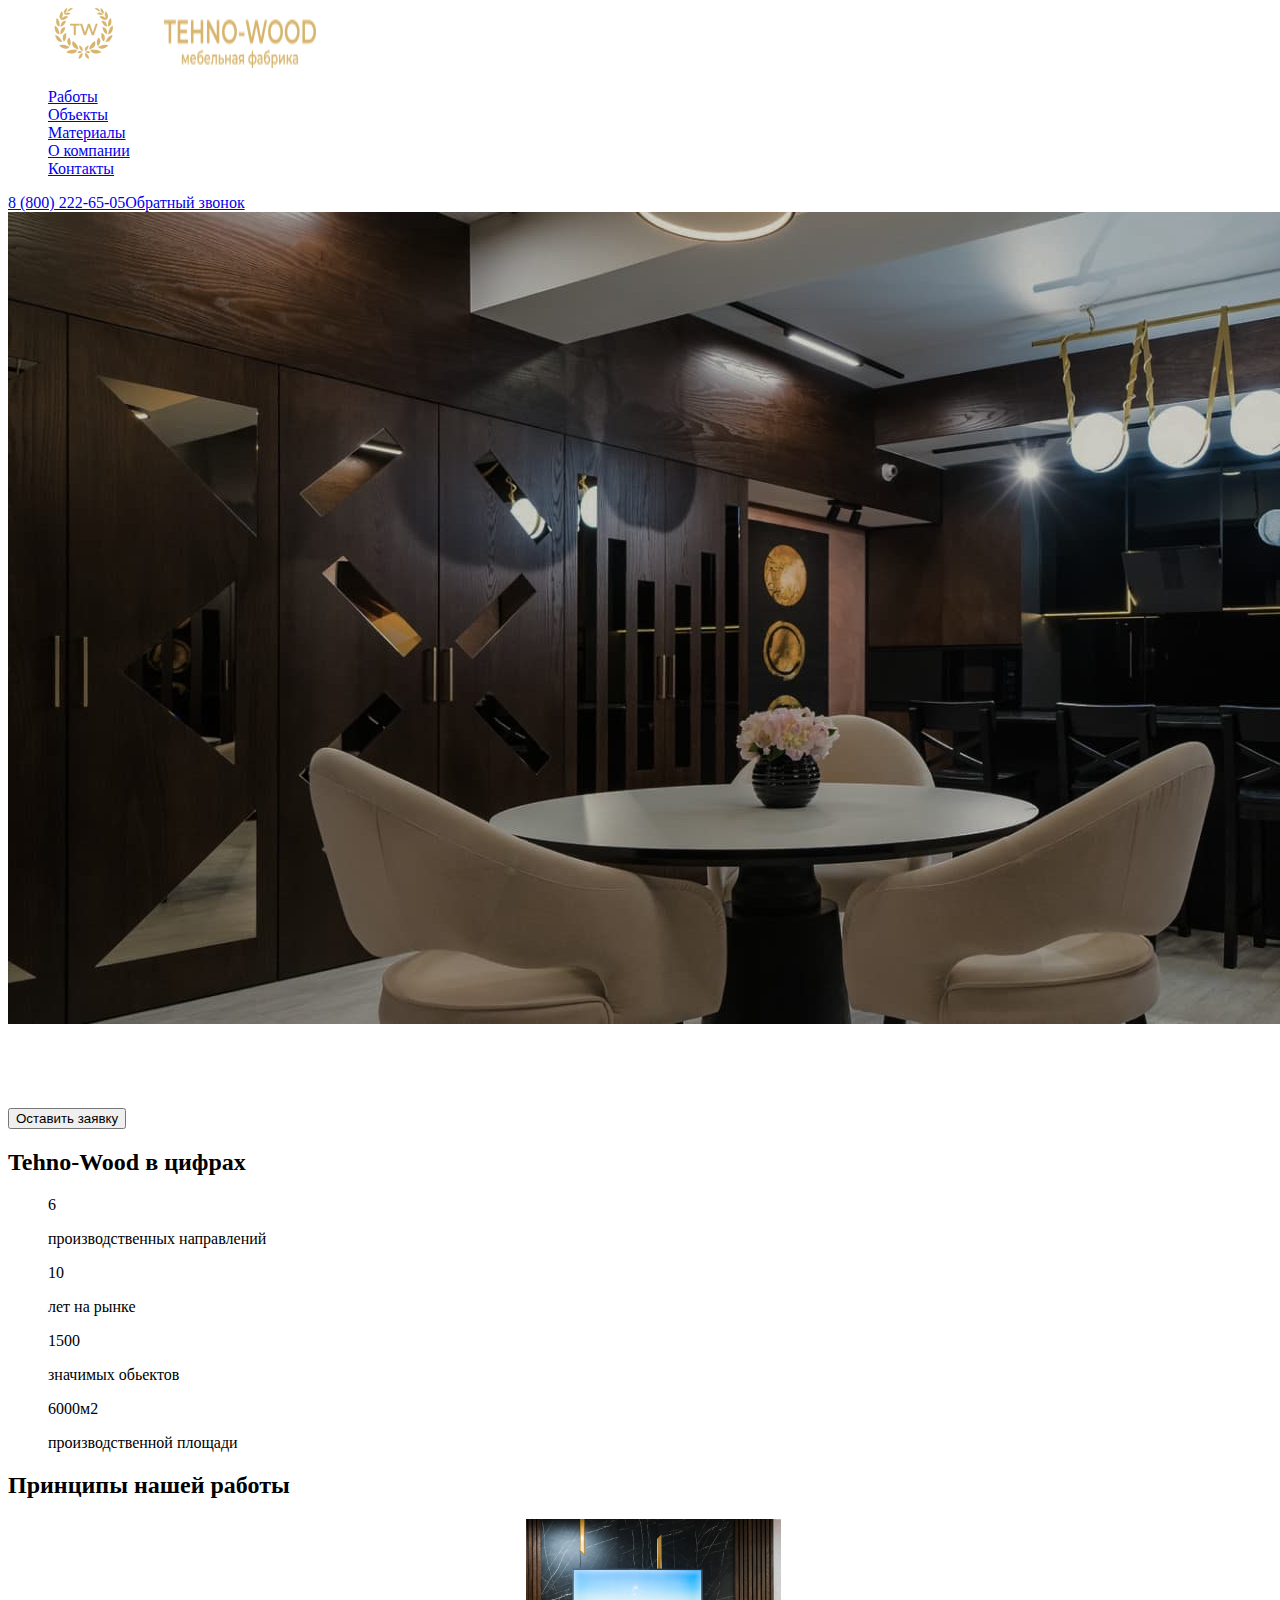
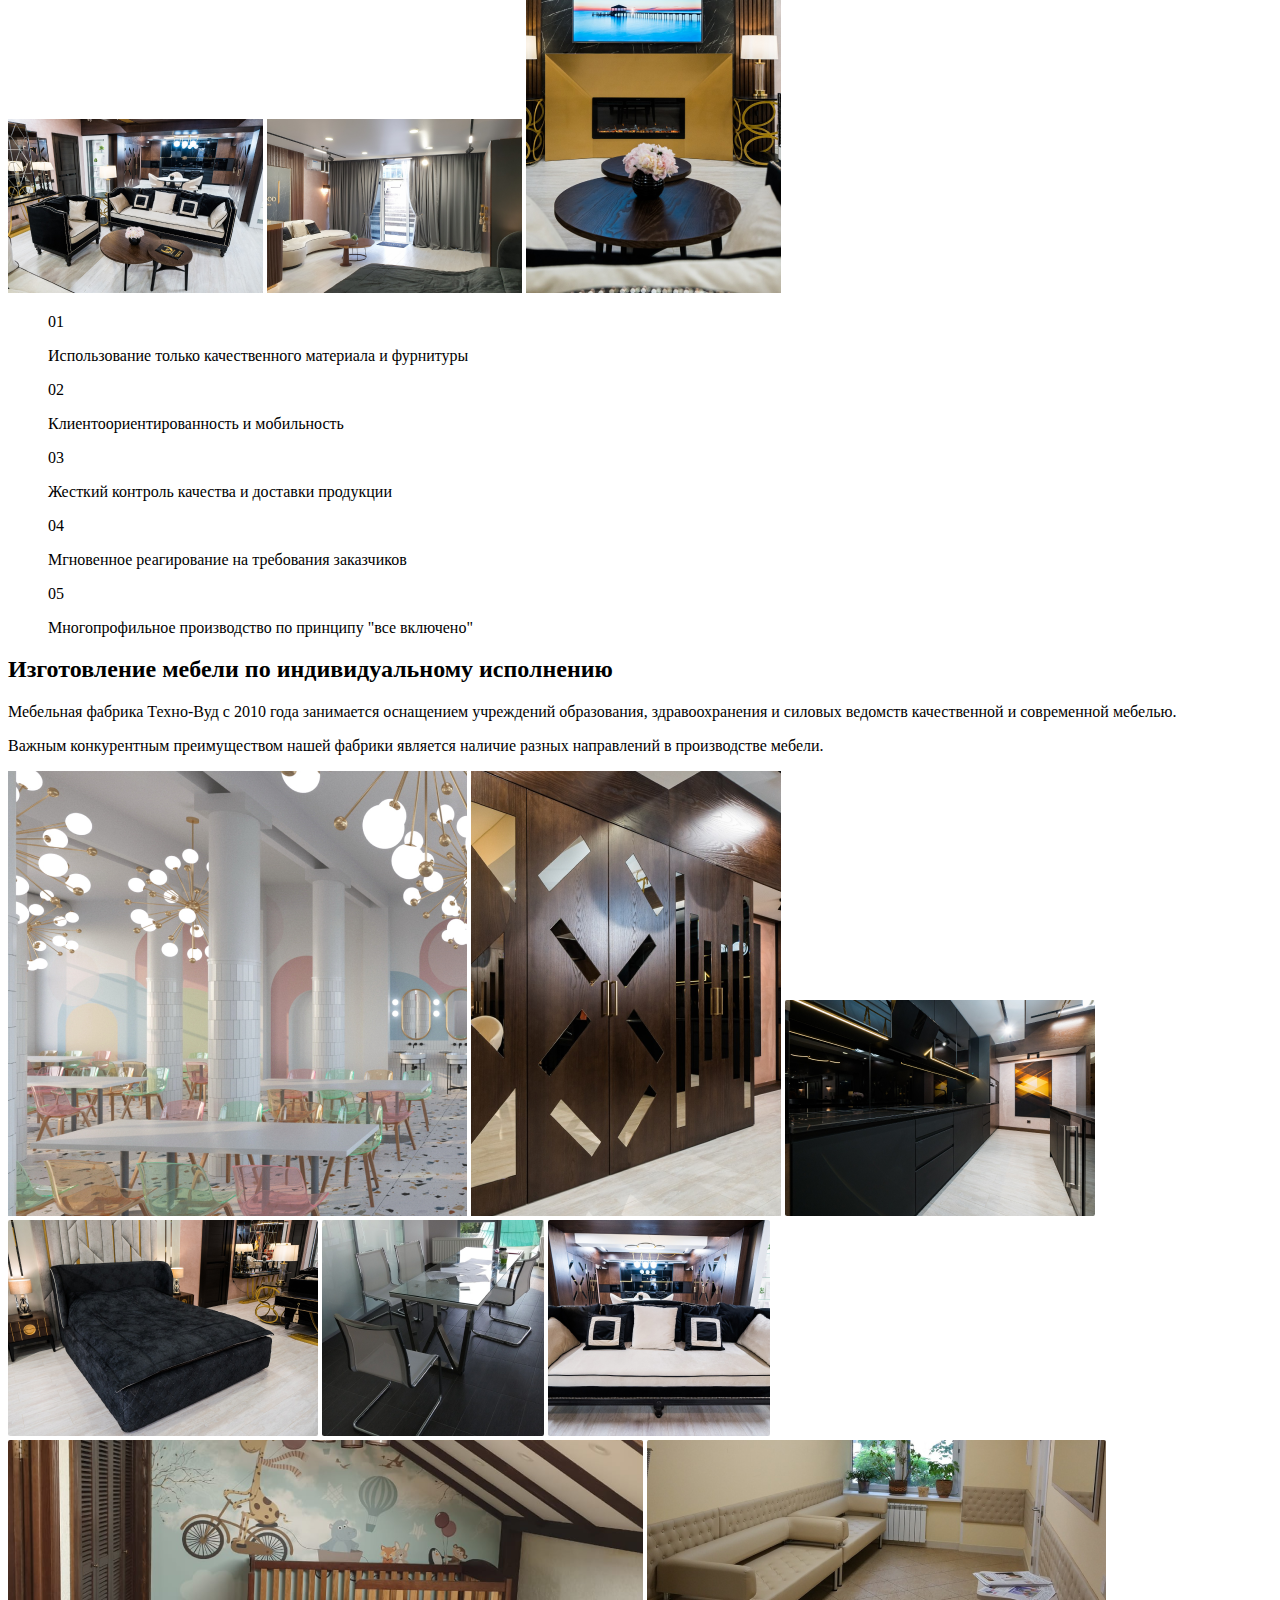
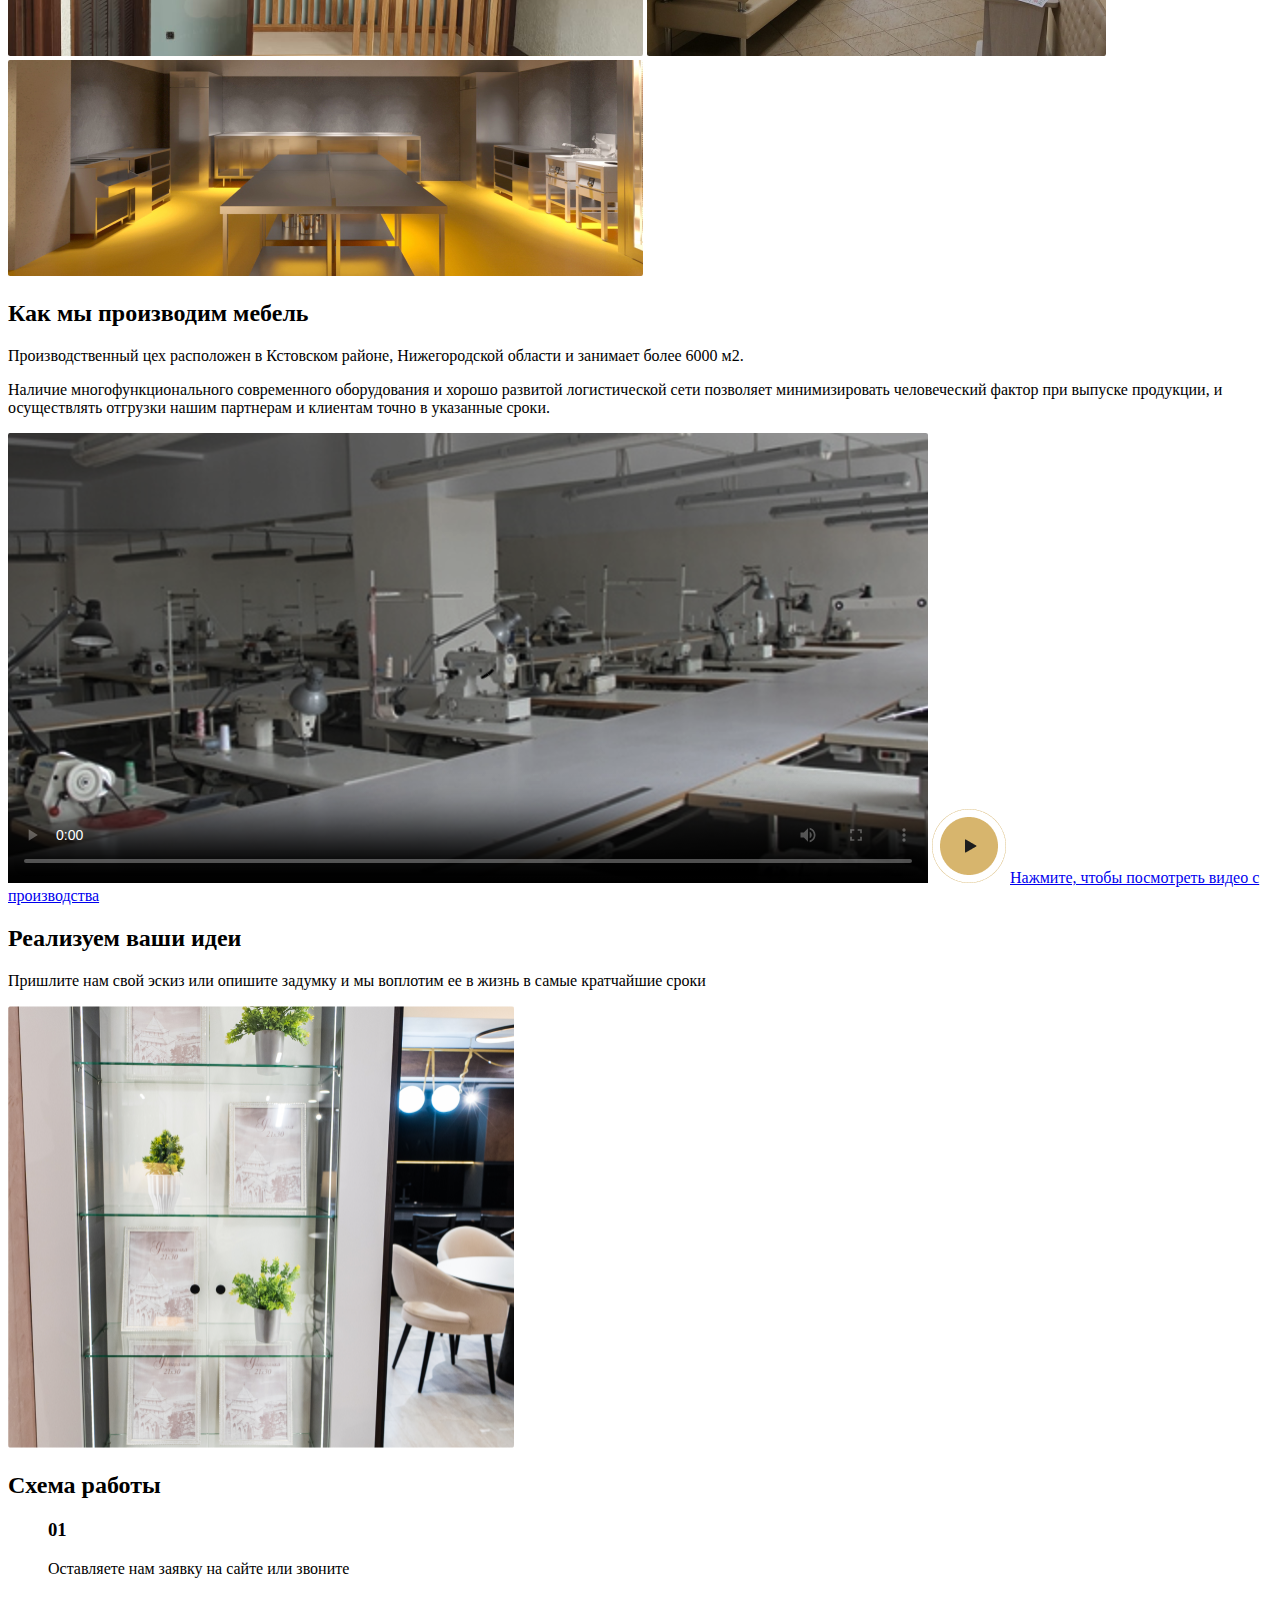
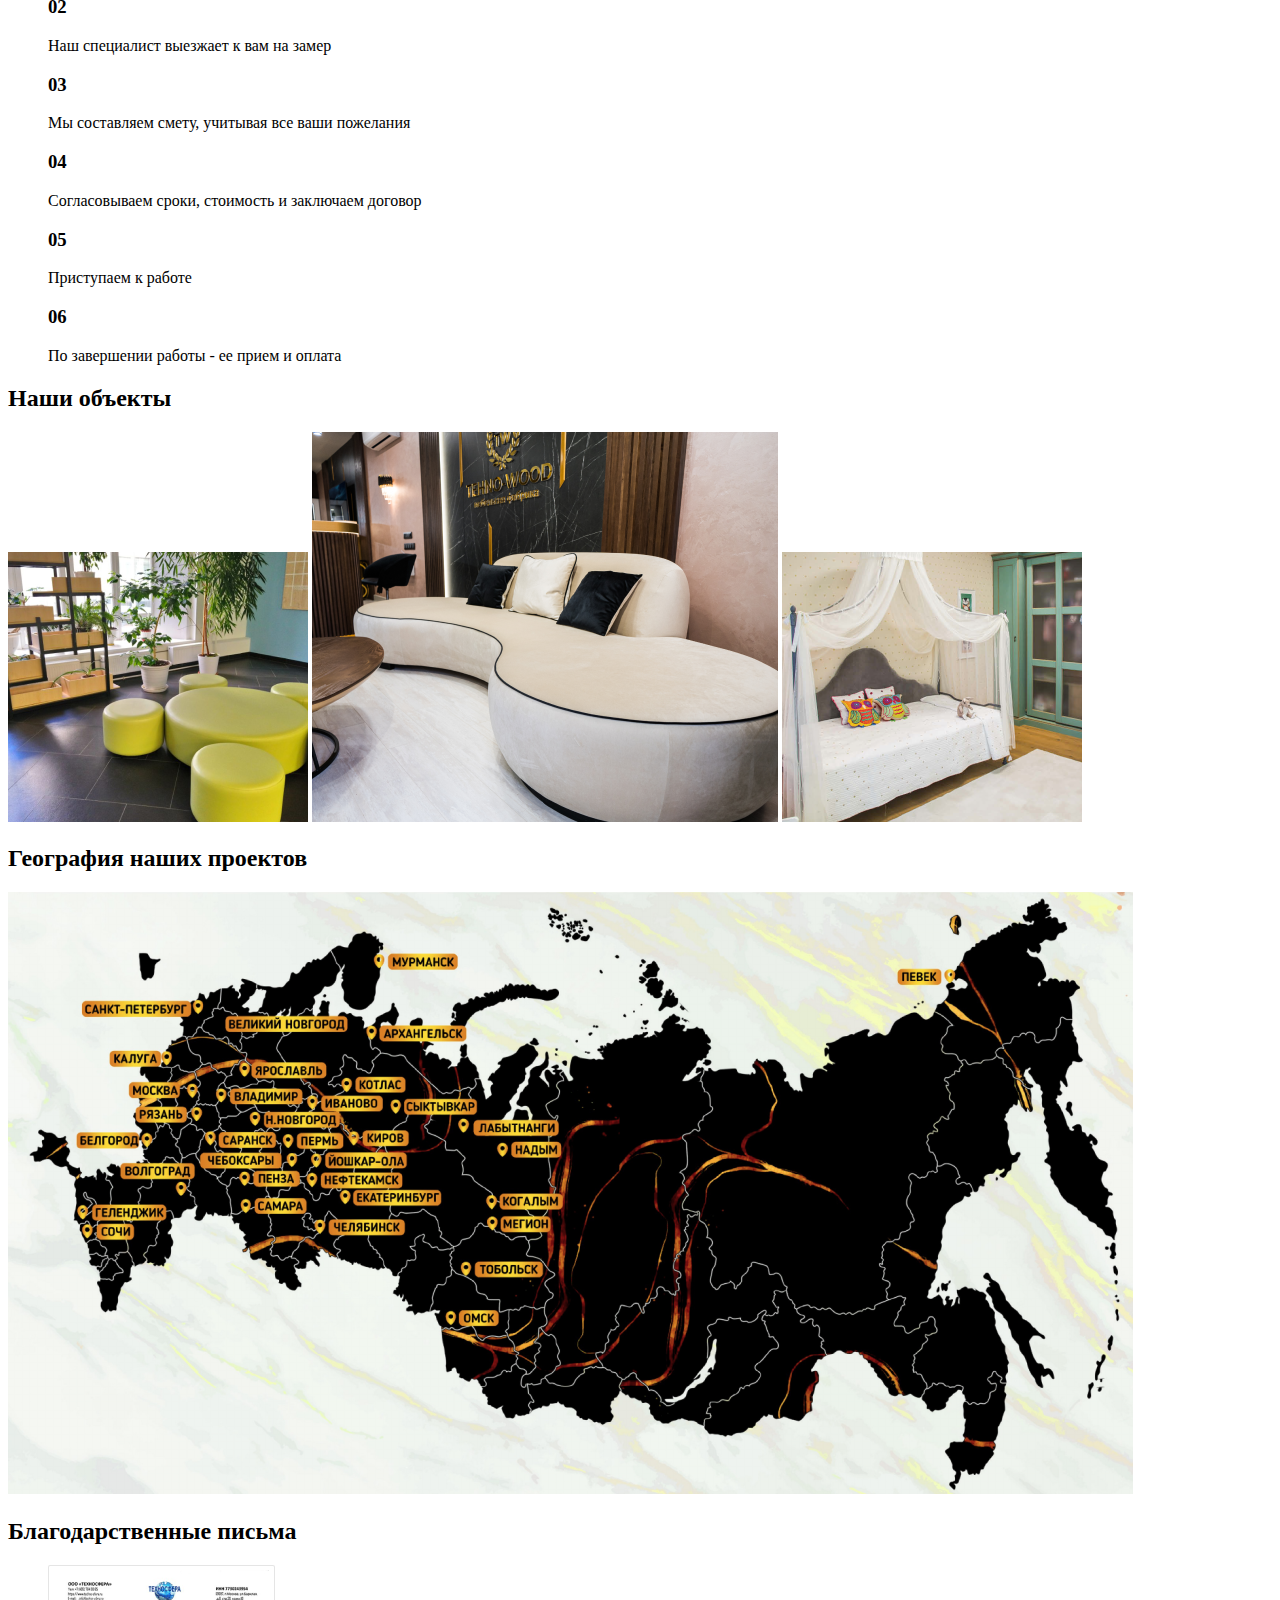
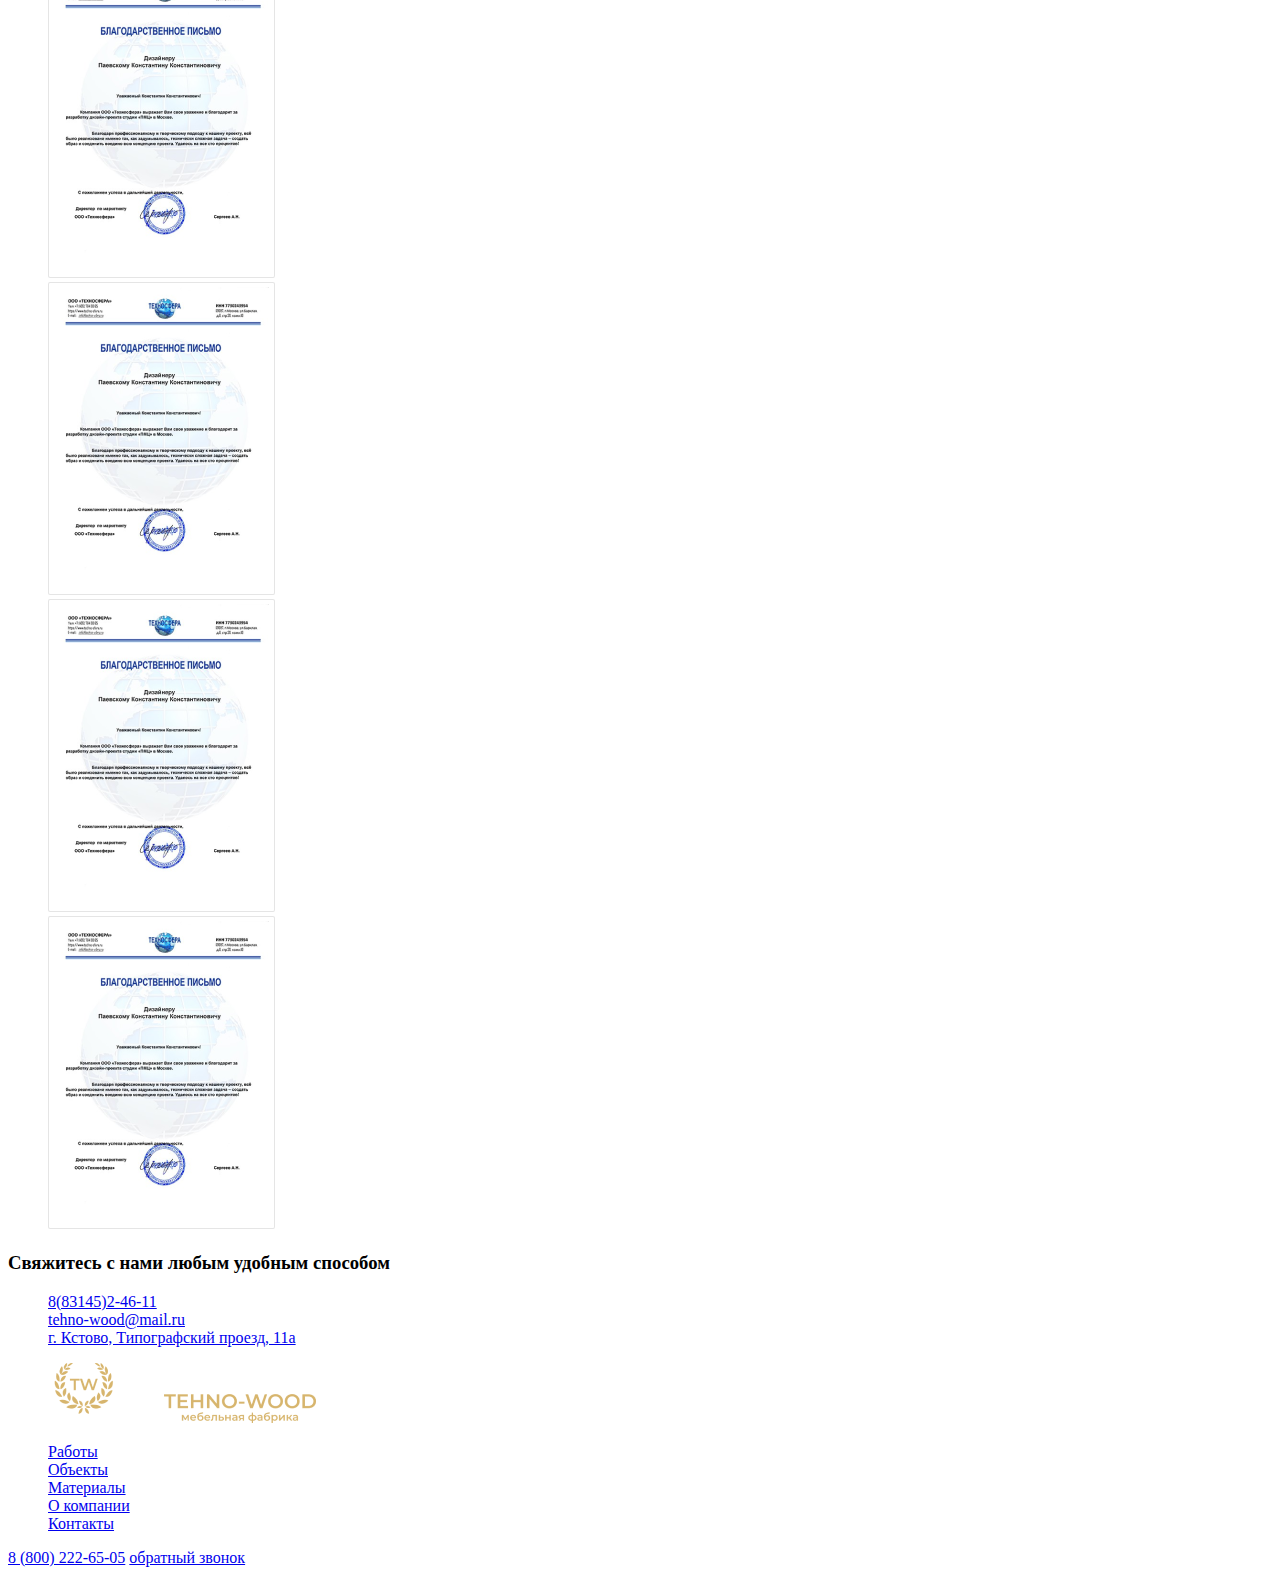
==== index.html @ 7ea8410d "Add files via upload" ====
<!DOCTYPE html>
<html lang="ru">
<head>
   <meta charset="UTF-8">
   <meta http-equiv="X-UA-Compatible" content="IE=edge">
   <meta name="viewport" content="width=device-width, initial-scale=1.0">
   <link rel="stylesheet" href="css/style.css">
	<link rel="preconnect" href="https://fonts.googleapis.com">
	<link rel="preconnect" href="https://fonts.gstatic.com" crossorigin>
	<link href="https://fonts.googleapis.com/css2?family=Bebas+Neue&display=swap" rel="stylesheet"> 
   <title>Tehno-wood</title>
</head>
<body>
	<header>
		<img src="img/1 (1).png" width="152" height="60" alt="Logo">
		<img src="img/1 (2).png" width="152" height="60" alt="Logo">
		<nav>

			  <ul>
				   <li><a href="./work.html">Работы</a></li>
				   <li><a href="./work-gos.html">Объекты</a></li>
				   <li><a href="#">Материалы</a></li>
				   <li><a href="#">О компании</a></li>
				   <li><a href="#">Контакты</a></li>
			   </ul>
		</nav>
		<a href="tel:88002226505"><span>8 (800) 222-65-05</span><span>Обратный звонок</span></a>		
    </header>
	<main>
		<sector>
			<img src="img/фото.jpg" width="1920" height="812" alt="Picter">
			<h1 class="title">Мебель индивидуального исполнения</h1>
			<button type="button">Оставить заявку</button>
		</sector>
		<sector>
			<h2>Tehno-Wood в цифрах</h2>
			<ul>
				<li>
					<p>6</p>
					<p>производственных направлений</p></li>
				<li>
					<p>10</p>
					<p>лет на рынке</p></li>
				<li>
					<p>1500</p>
					<p>значимых обьектов</p></li>
				<li>
					<p>6000м2</p>
					<p>производственной площади</p></li>
			</ul>
		</sector>
		<sector>
			<h2>Принципы нашей работы</h2>
			<img src="img/DSC09733 1.png" width="255" height="174" alt="Picter">
			<img src="img/20210609_121402 1.png" width="255" height="174" alt="Picter">
			<img src="img/DSC09769 1.png" width="255" height="374" alt="Picter">
			<ul>
				<li><p>01</p><p>Использование только качественного материала и фурнитуры</p></li>
				<li><p>02</p><p>Клиентоориентированность и мобильность</p></li>
				<li><p>03</p><p>Жесткий контроль качества и доставки продукции</p></li>
				<li><p>04</p><p>Мгновенное реагирование на требования заказчиков</p></li>
				<li><p>05</p><p>Многопрофильное производство по принципу "все включено"</p></li>
			</ul>
		</sector>
		<sector>
			<h2>Изготовление мебели по индивидуальному исполнению</h2>
			<p>Мебельная фабрика Техно-Вуд с 2010 года занимается оснащением учреждений 
			образования, здравоохранения и силовых ведомств качественной и современной 
			мебелью.</p>

			<p>Важным конкурентным преимуществом нашей фабрики является наличие разных 
			направлений в производстве мебели.</p>
			<img src="img/10 1.png" width="459" height="445" alt="Picter">
			<img src="img/DSC09675 1.png" width="310" height="445" alt="Picter">
			<img src="img/фото(1).png" width="310" height="216" alt="Picter">
			<img src="img/фото(2).png" width="310" height="216" alt="Picter">
			<img src="img/фото(3).png" width="222" height="216" alt="Picter">
			<img src="img/фото(4).png" width="222" height="216" alt="Picter">
			<img src="img/фото(5).png" width="635" height="216" alt="Picter">
			<img src="img/фото(6).png" width="459" height="216" alt="Picter">
			<img src="img/фото(7).png" width="635" height="216" alt="Picter">
		</sector>
		<sector>
			<h2>Как мы производим мебель</h2>
			<p>Производственный цех расположен в Кстовском районе, Нижегородской области и занимает более 6000 м2.</p>
			

			<p>Наличие многофункционального современного оборудования и хорошо развитой 
			логистической сети позволяет минимизировать человеческий фактор при выпуске 
			продукции, и осуществлять отгрузки нашим партнерам и клиентам точно в 
			указанные сроки.</p>
			<video
					src="#"
					poster="./img/poster.png"
					width="920"
					height="450"
					controls
				    autoplay
					loop
					preload="auto"
				></video>
			<a href="#"><img src="img/кнопка.png" width="74" height="74" alt="Picter"></a>
			<a href="#">Нажмите, чтобы посмотреть видео с производства</a>
		</sector>
		<sector>
			<h2>Реализуем ваши идеи</h2>
			<p>Пришлите нам свой эскиз или опишите
			задумку и мы воплотим ее в жизнь 
			в самые кратчайшие сроки</p>
			<img src="img/foto-10.png" width="505.77" height="442.12" alt="Picter">
		</sector>
		<sector>
			<h2>Схема работы</h2>
			<ul>
				<li>				
					<h3>01</h3>
					<p>Оставляете нам заявку на сайте или звоните</p>
				</li>
				<li>					
					<h3>02</h3>
					<p>Наш специалист выезжает к вам на замер</p>
				</li>
				<li>					
					<h3>03</h3>
					<p>Мы составляем смету, учитывая все ваши пожелания</p>
				</li>
				<li>					
					<h3>04</h3>
					<p>Согласовываем сроки, стоимость и заключаем договор</p>
				</li>
				<li>					
					<h3>05</h3>
					<p>Приступаем к работе</p>
				</li>
				<li>					
					<h3>06</h3>
					<p>По завершении работы - ее прием и оплата</p>
				</li>
			</ul>
		</sector>
		<sector>
			<h2>Наши объекты</h2>
			<img src="img/Foto-15.png" width="300" height="270" alt="Picter">
			<img src="img/DSC09905 1.png" width="466" height="390" alt="Picter">
			<img src="img/SHulik734_cr 1.png" width="300" height="270" alt="Picter">
		</sector>
<!--		<sector>
			<h2>С нами работают</h2>
			<ul>
				<li><img src="img/Электросталь 1.png" width="130" height="104" alt="Logo"></li>
				<li><img src="img/Школа-186-300x300 1.png" width="106" height="105" alt="Logo"></li>
				<li><img src="img/Центр-подготовки-космонавтов-г 1.png" width="107" height="104" alt="Logo"></li>
				<li><img src="img/Центр-занятости-молодёжи-300x93 1.png" width="170" height="53" alt="Logo"></li>
				<li><img src="img/Федеральная-служба-государственной-регистрации-кадастра-и-картографии 1.png" width="173" height="72" alt="Logo"></li>
			</ul>
			<ul>
				<li><img src="img/Центр-занятости-Моя-карьера-300x51 1.png" width="300" height="51" alt="Logo"></li>
				<li><img src="img/Федеральная-антимонопольная-служба-292x300 1.png" width="100" height="103" alt="Logo"></li>
				<li><img src="img/ФГУ-«Северный-клинический-центр-им.-Н.А 1.png" width="95" height="121" alt="Logo"></li>
				<li><img src="img/ФГБУ-«Национальный-медицинский-исследовательский-центр-трансплантологии-и-искусственных-органов-имени-академика-В 1.png" width="92" height="90" alt="Logo"></li>
			</ul>
		</sector>-->
		<sector>
			<h2>География наших проектов</h2>
			<img src="img/htmlimage 1.png" width="1125" height="602" alt="image">
		</sector>
		<sector>
			<h2>Благодарственные письма</h2>
			<ul>
				<li><img src="img/1-1.png" width="227" height="313" alt="Picter leter"></li>
				<li><img src="img/2-2.png" width="227" height="313" alt="Picter leter"></li>
				<li><img src="img/3-3.png" width="227" height="313" alt="Picter leter"></li>
				<li><img src="img/4-4.png" width="227" height="313" alt="Picter leter"></li>
			</ul>
		</sector>
	
	
		<sector>
			<h3>Свяжитесь с нами любым удобным способом</h3>
		<ul>
			<li><a href="tel:88314524611">8(83145)2-46-11</a></li>
			<li><a href="mail:tehno-wood@mail.ru">tehno-wood@mail.ru</a></li>
			<li><a href="#">г. Кстово, Типографский проезд, 11а</a></li>
		</ul>
		</sector>
<!--
	<sector>
		<img src="img/карта.png" width="975" height="450" alt="map">
	</sector>
-->
	</main>
	<footer>
		<img src="img/1 (1).png" width="152" height="60" alt="Logo">
		<img src="img/1 (2).png" width="152" height="36" alt="Logo">
		<ul>
			<li><a href="./work.html">Работы</a></li>
			<li><a href="./work-gos.html">Объекты</a></li>
			<li><a href="#">Материалы</a></li>
			<li><a href="#">О компании</a></li>
			<li><a href="#">Контакты</a></li>
		</ul>
			<a href="tel:88002226505">8 (800) 222-65-05</a>
			<a href="tel:88002226505">обратный звонок</a>
	</footer>
	
</body>
</html>
---- css/style.css ----
@charset "utf-8";
/* CSS Document */

:root {
	--text-color: #1D1D1D;
	--text-color-title: #FFFFFF;
	--background-color: #1D1D1D;
	--background-color-two: #F4F3F4;
}

.body {
	font-family: 'Bebos Neue';
	color: var(--text-color);
	
}

ul {
	list-style-type: none;
}

.title {
	color: var(--text-color-title);
}

.work {
	
}
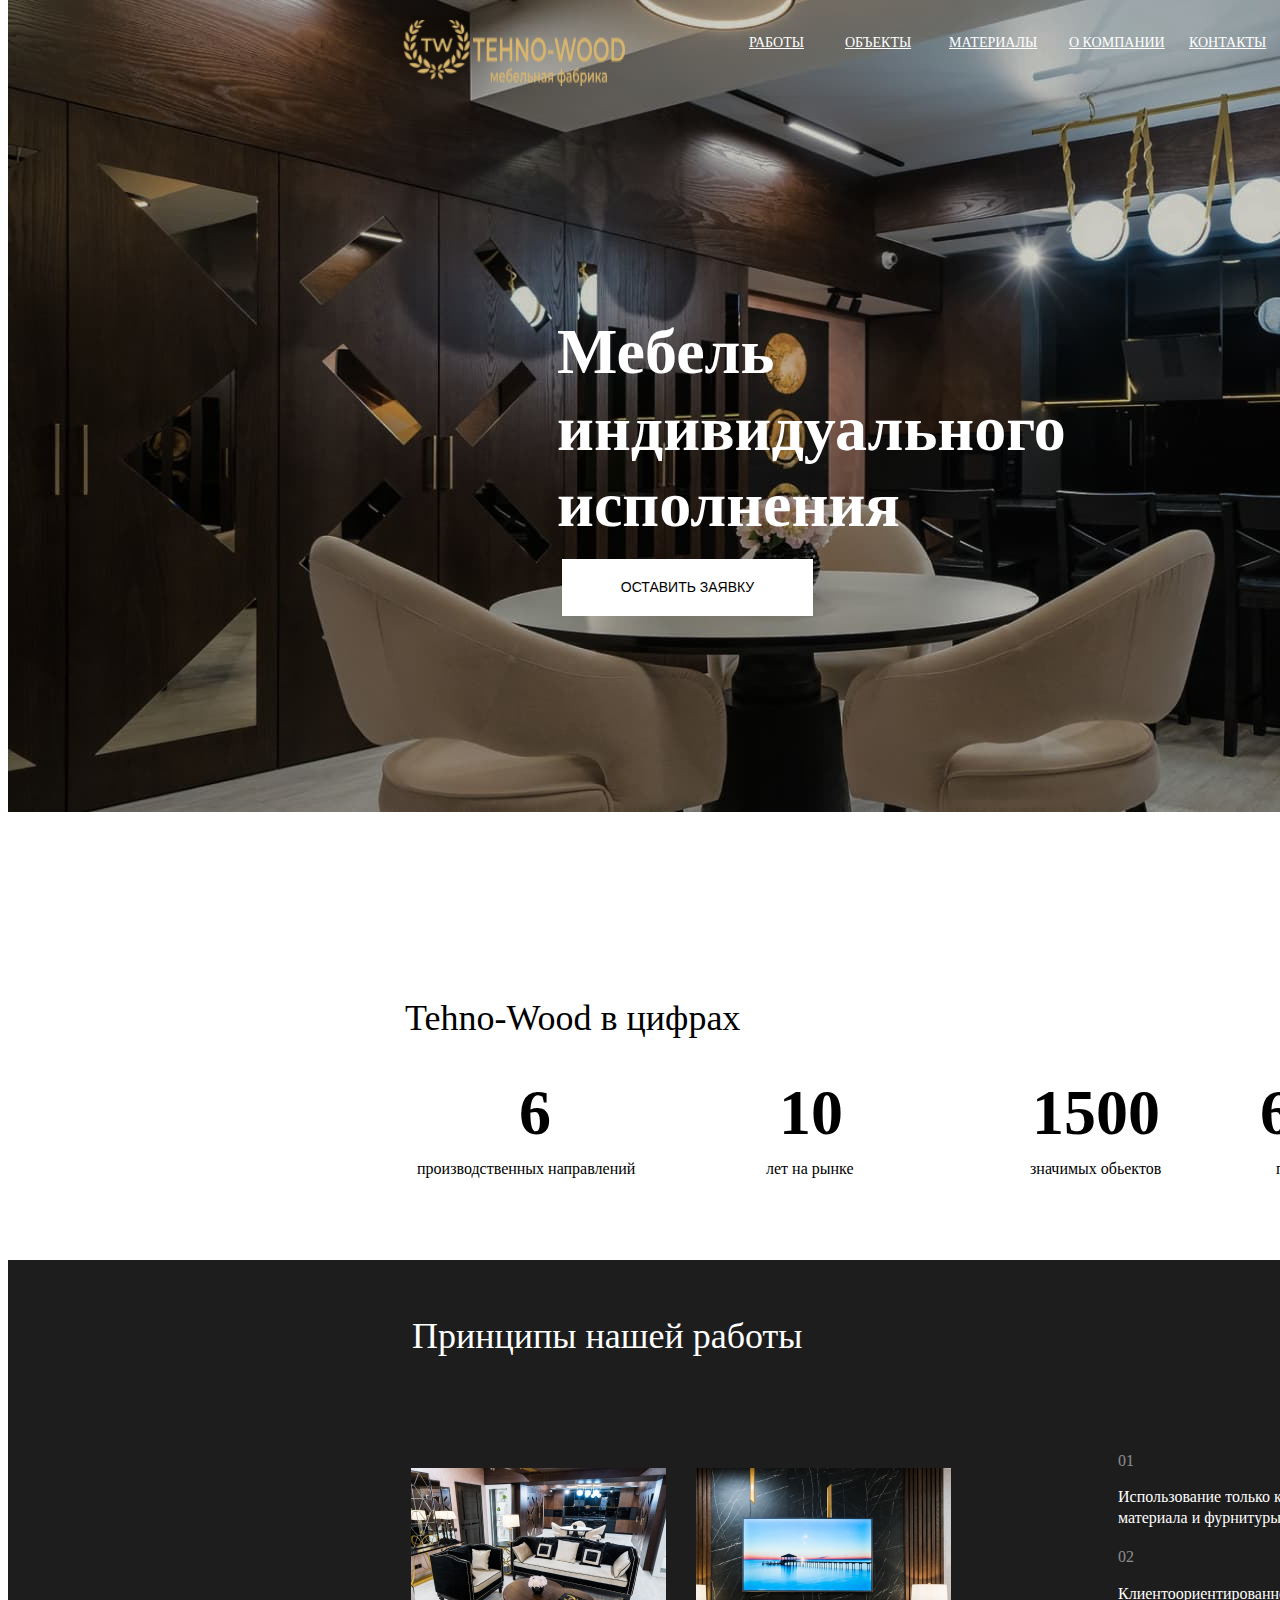
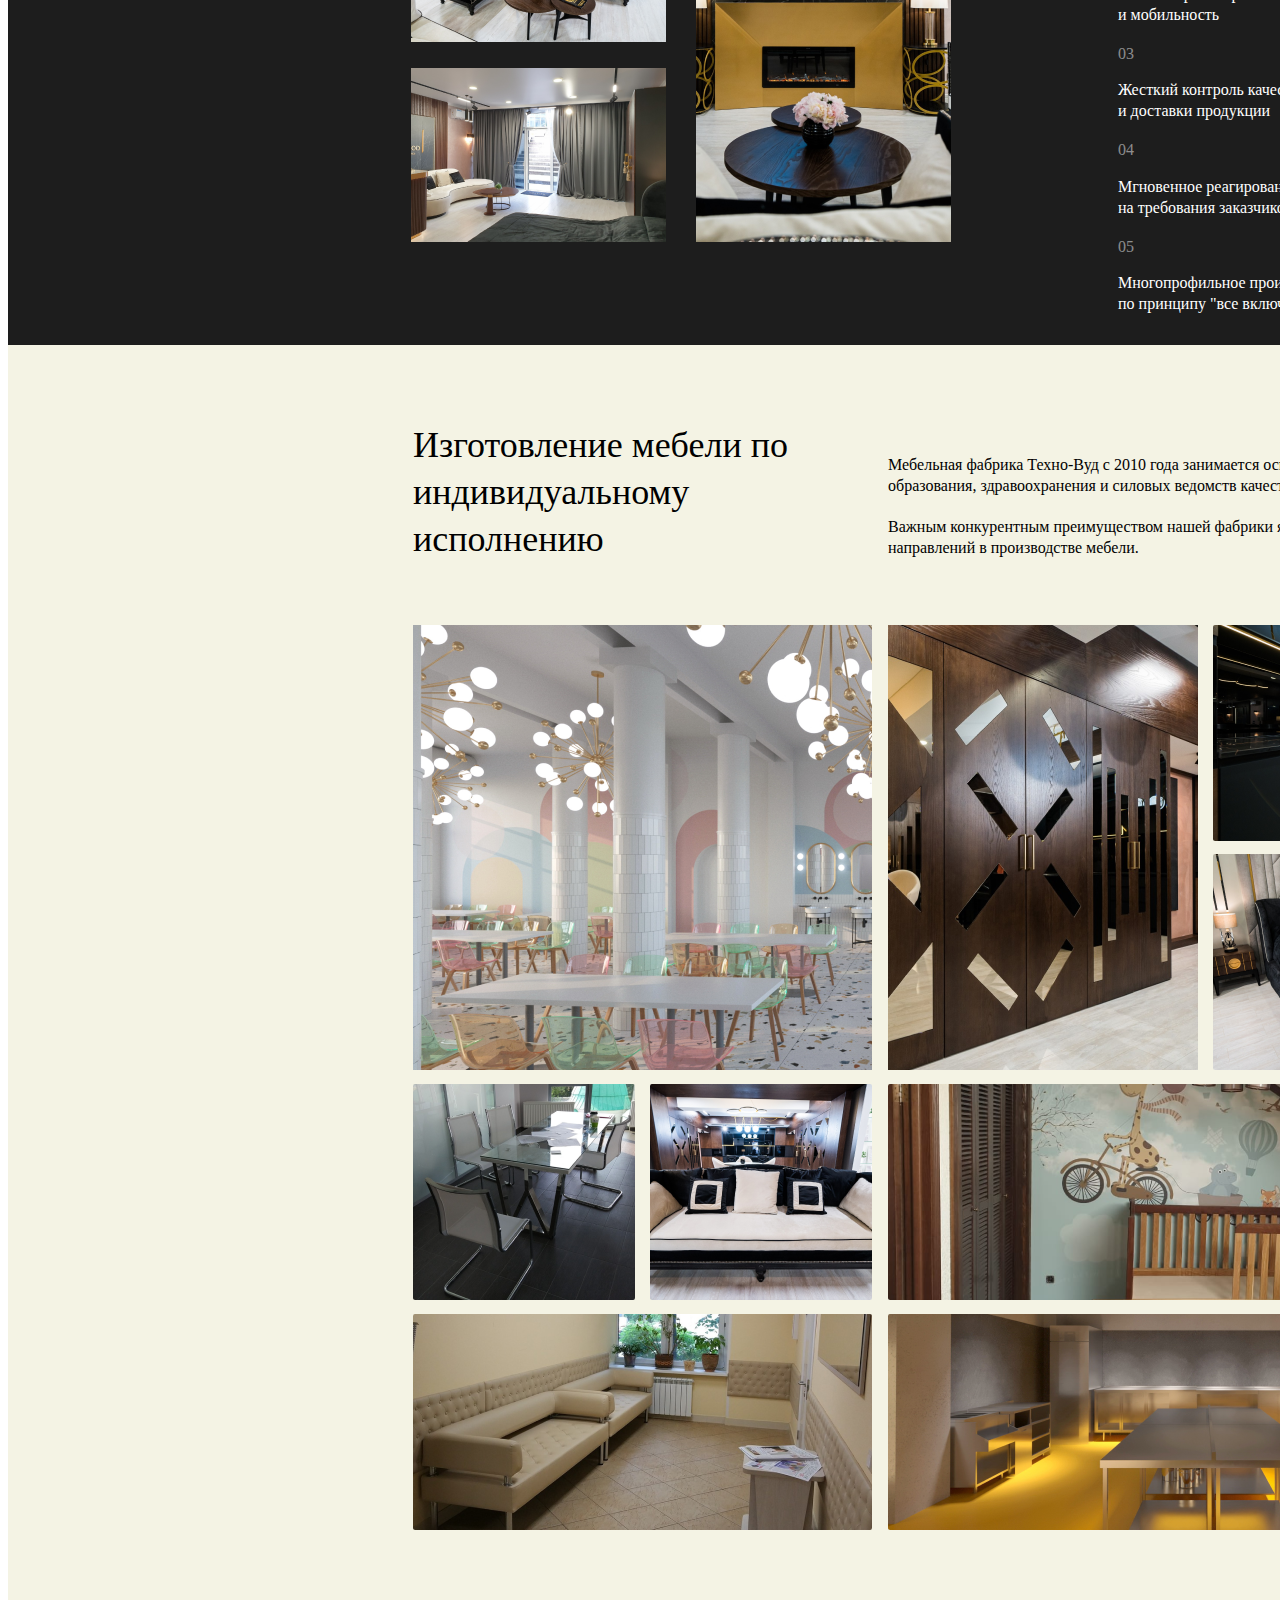
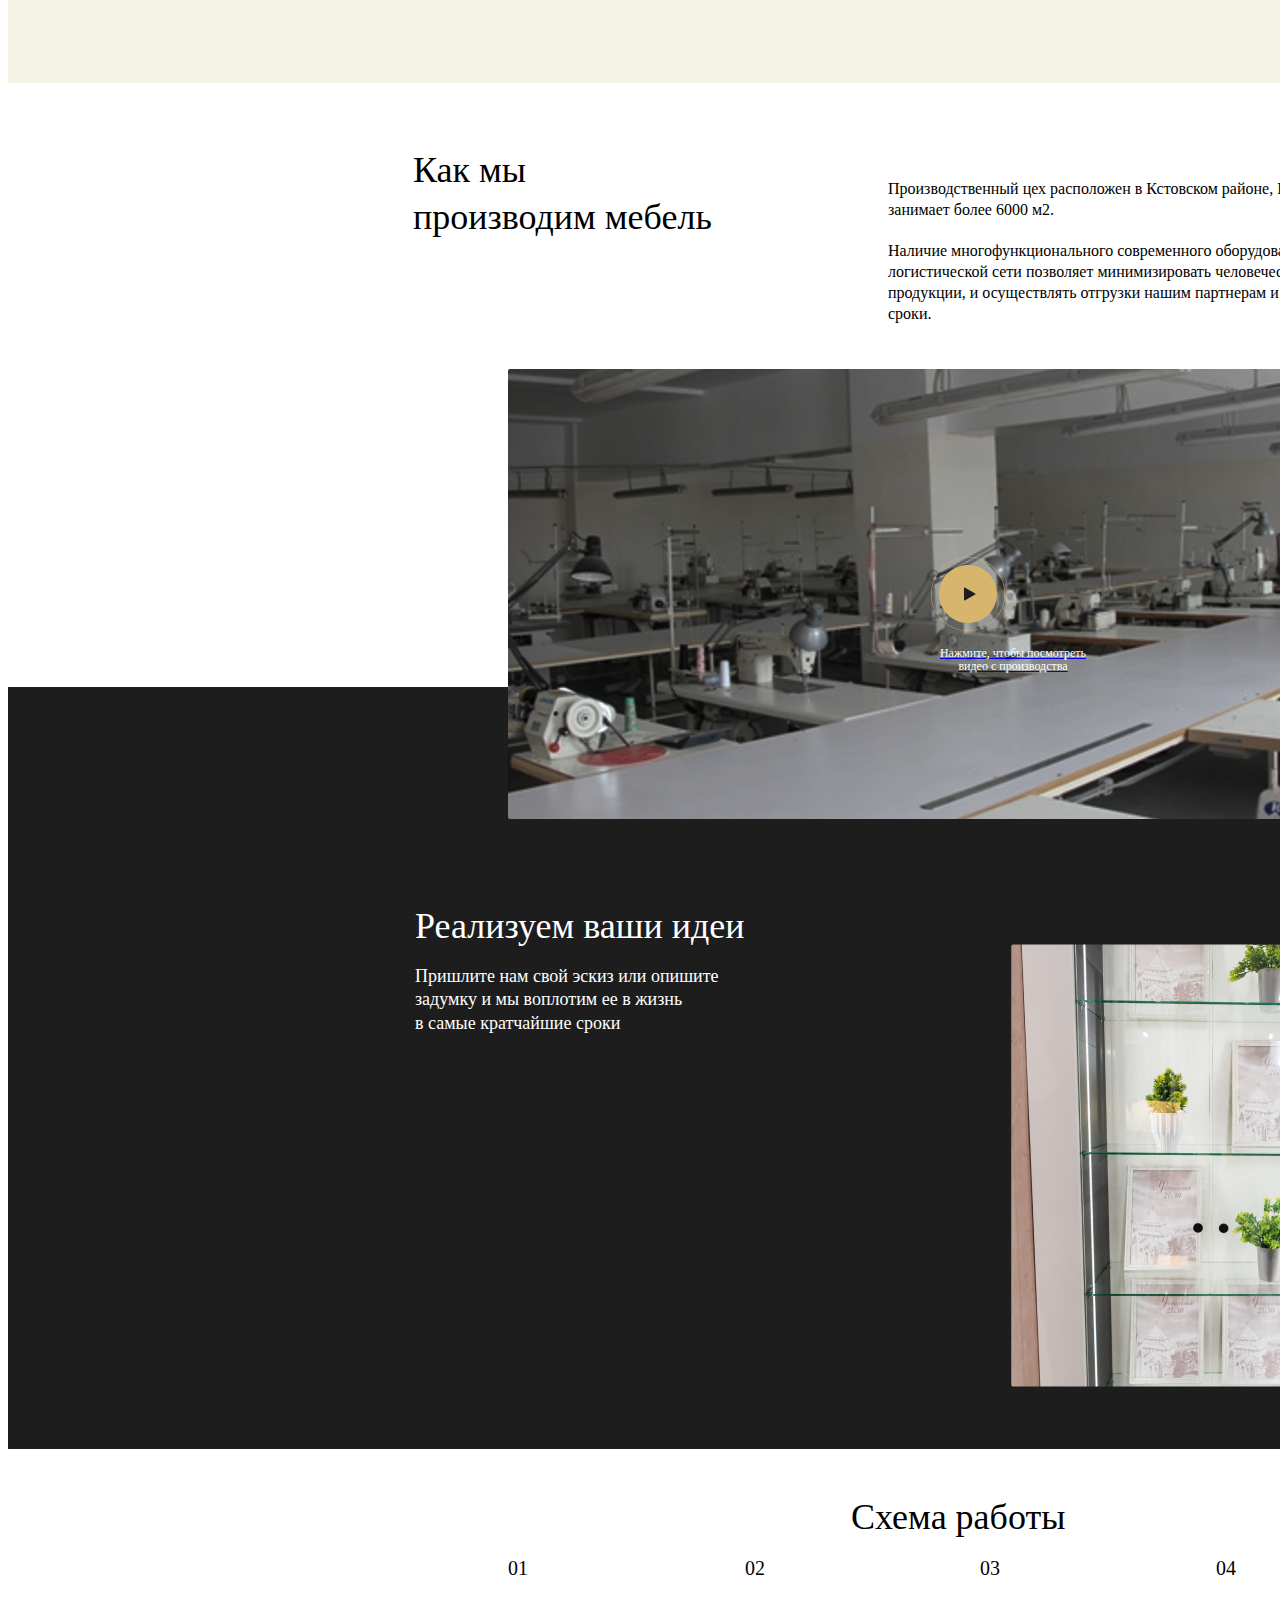
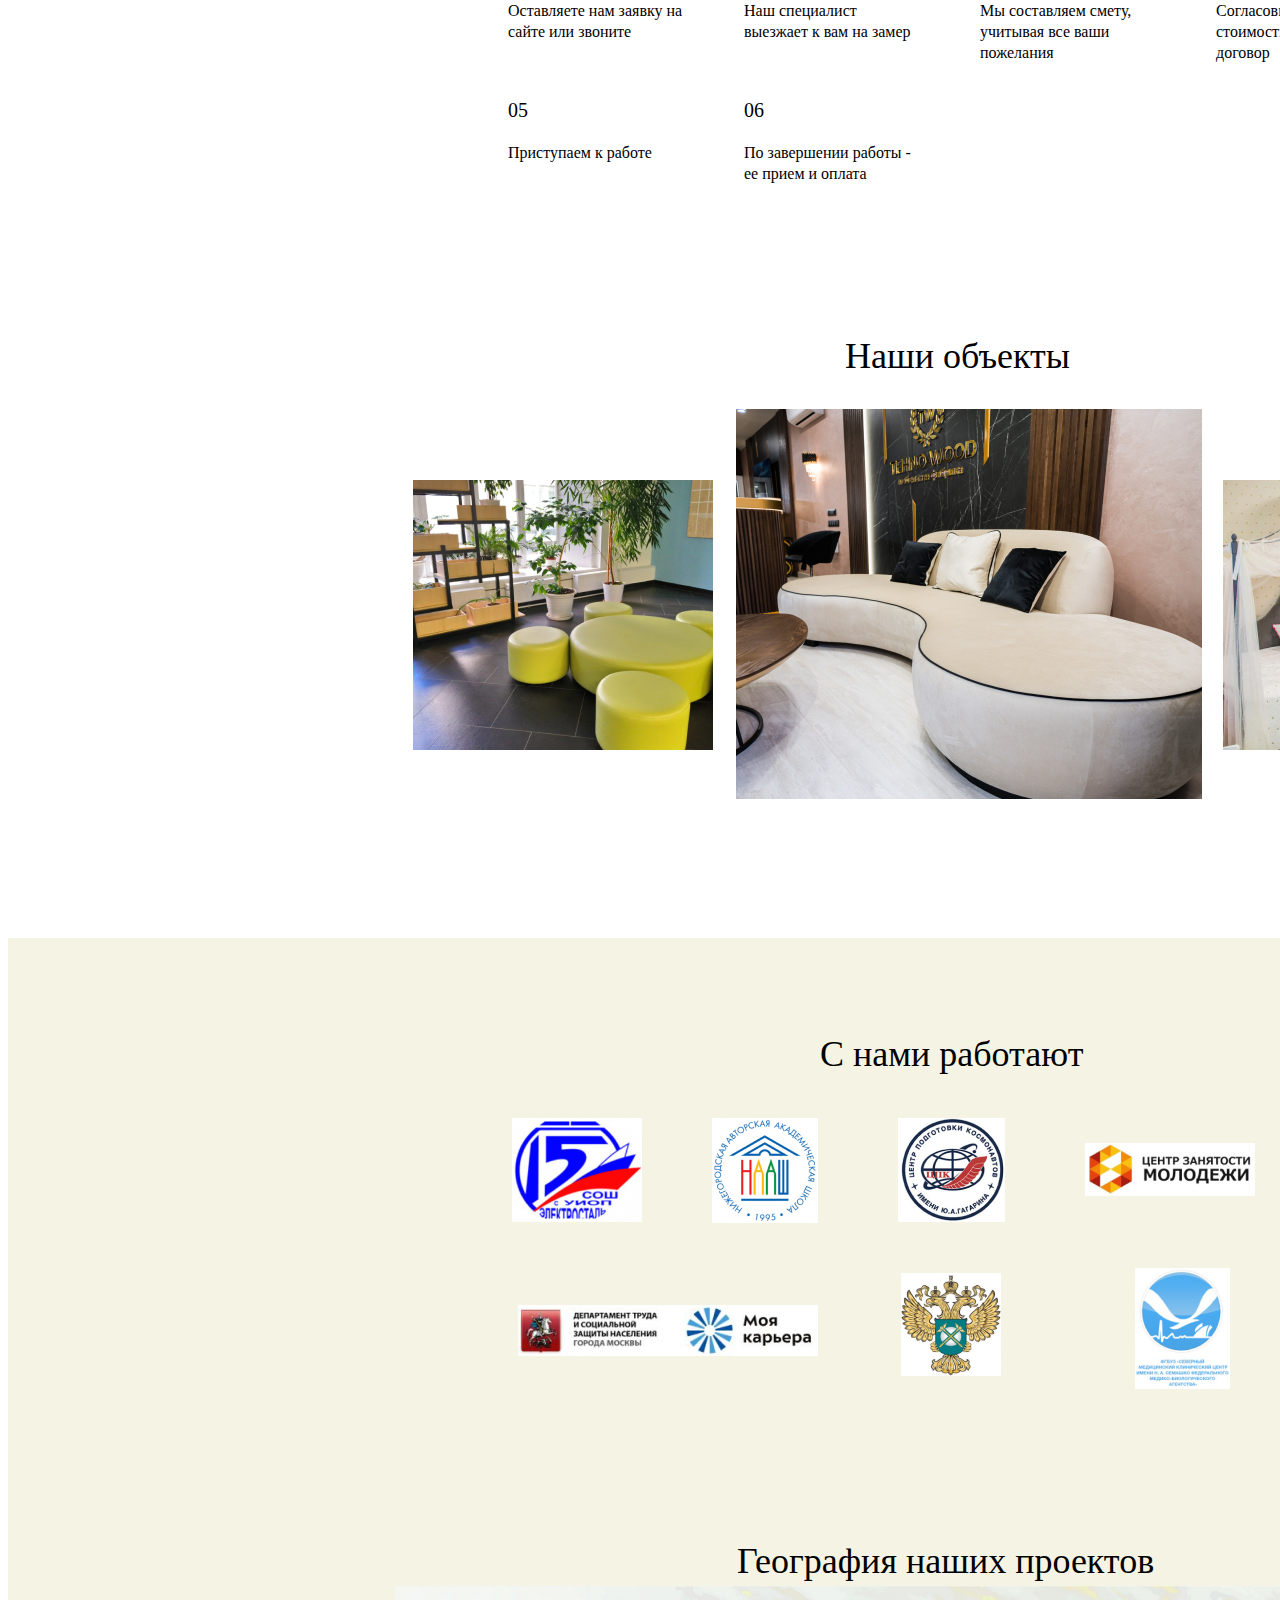
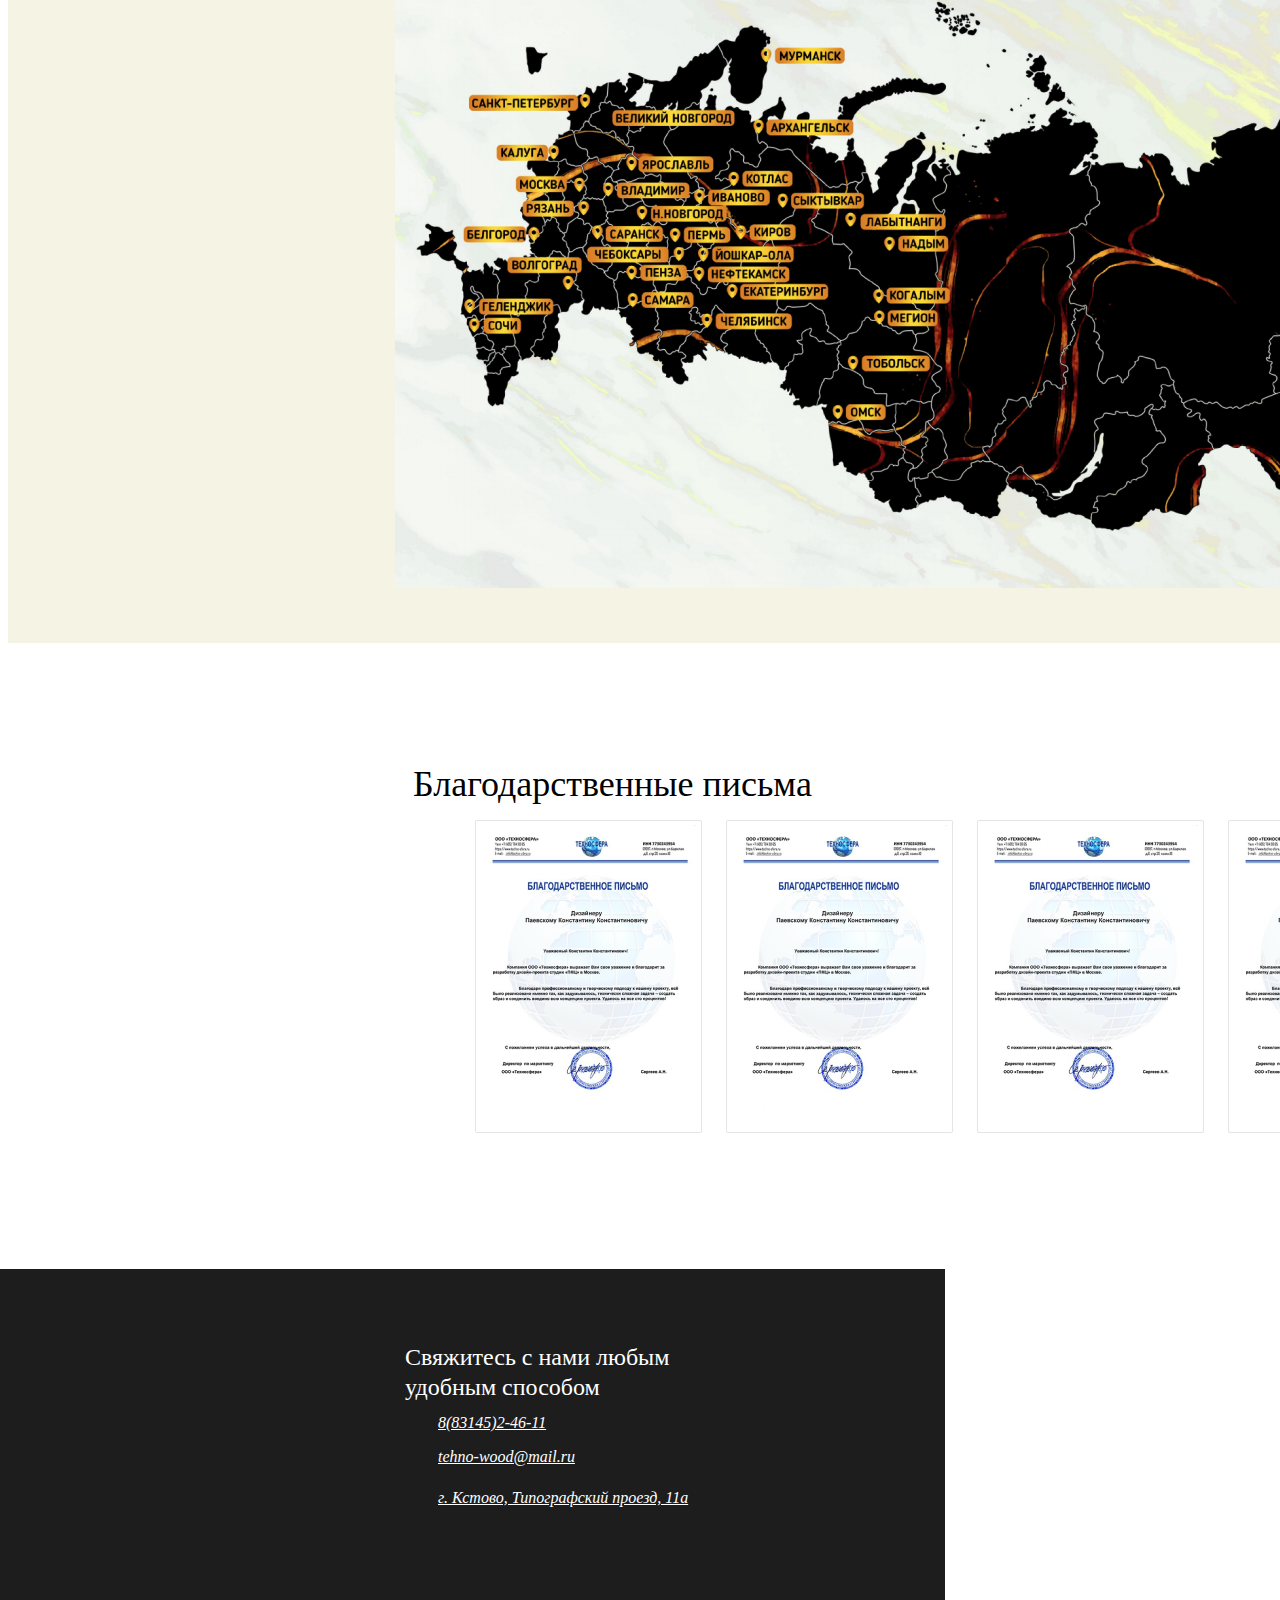
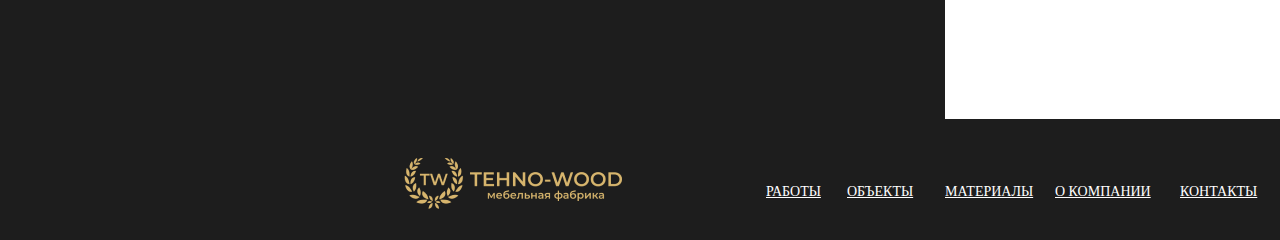
==== commit c8803beb: "Add files via upload" ====
--- a/index.html
+++ b/index.html
@@ -10,178 +10,228 @@
 	<link href="https://fonts.googleapis.com/css2?family=Bebas+Neue&display=swap" rel="stylesheet"> 
    <title>Tehno-wood</title>
 </head>
-<body>
-	<header>
-		<img src="img/1 (1).png" width="152" height="60" alt="Logo">
-		<img src="img/1 (2).png" width="152" height="60" alt="Logo">
-		<nav>
-
+<body>	
+	<main>
+		<sector class="het">
+			<img src="img/фото.jpg" class="slider" width="1920" height="812" alt="Picter">
+			<h1 class="title">Мебель индивидуального исполнения</h1>
+			<button type="button" class="button-het">Оставить заявку</button>
+		</sector>
+		<header class="header">
+		
+		<img src="img/1 (1).png" class="header-logo" width="172" height="70" alt="Logo">
+		<img src="img/1 (2).png" class="header-logo-1" width="152" height="60" alt="Logo">
+		<nav class="nav">
 			  <ul>
-				   <li><a href="./work.html">Работы</a></li>
-				   <li><a href="./work-gos.html">Объекты</a></li>
-				   <li><a href="#">Материалы</a></li>
-				   <li><a href="#">О компании</a></li>
-				   <li><a href="#">Контакты</a></li>
+				   <li class="header-li"><a class="nav-link" href="./work.html">Работы</a></li>
+				   <li class="header-li"><a href="./work-gos.html" class="nav-link-1">Объекты</a></li>
+				   <li class="header-li"><a href="#" class="nav-link-2">Материалы</a></li>
+				   <li class="header-li"><a href="#" class="nav-link-3">О компании</a></li>
+				   <li class="header-li"><a href="#" class="nav-link-4">Контакты</a></li>
 			   </ul>
 		</nav>
-		<a href="tel:88002226505"><span>8 (800) 222-65-05</span><span>Обратный звонок</span></a>		
+		<a href="tel:88002226505" class="link-tel">8 (800) 222-65-05</a>
+		<a href="tel:88002226505" class="link-tel-1">Обратный звонок</a>
     </header>
-	<main>
-		<sector>
-			<img src="img/фото.jpg" width="1920" height="812" alt="Picter">
-			<h1 class="title">Мебель индивидуального исполнения</h1>
-			<button type="button">Оставить заявку</button>
-		</sector>
-		<sector>
-			<h2>Tehno-Wood в цифрах</h2>
-			<ul>
-				<li>
-					<p>6</p>
-					<p>производственных направлений</p></li>
-				<li>
-					<p>10</p>
-					<p>лет на рынке</p></li>
-				<li>
-					<p>1500</p>
-					<p>значимых обьектов</p></li>
-				<li>
-					<p>6000м2</p>
-					<p>производственной площади</p></li>
-			</ul>
-		</sector>
-		<sector>
-			<h2>Принципы нашей работы</h2>
-			<img src="img/DSC09733 1.png" width="255" height="174" alt="Picter">
-			<img src="img/20210609_121402 1.png" width="255" height="174" alt="Picter">
-			<img src="img/DSC09769 1.png" width="255" height="374" alt="Picter">
-			<ul>
-				<li><p>01</p><p>Использование только качественного материала и фурнитуры</p></li>
-				<li><p>02</p><p>Клиентоориентированность и мобильность</p></li>
-				<li><p>03</p><p>Жесткий контроль качества и доставки продукции</p></li>
-				<li><p>04</p><p>Мгновенное реагирование на требования заказчиков</p></li>
-				<li><p>05</p><p>Многопрофильное производство по принципу "все включено"</p></li>
-			</ul>
-		</sector>
-		<sector>
-			<h2>Изготовление мебели по индивидуальному исполнению</h2>
-			<p>Мебельная фабрика Техно-Вуд с 2010 года занимается оснащением учреждений 
+		<sector class="tehno">
+			<h2 class="title-tehno">Tehno-Wood в цифрах</h2>
+			<ul>
+				<li class="tehno-li">
+					<p class="tehno-number">6</p>
+					</li>
+				<li class="tehno-li">
+					<p class="tehno-number-1">10</p>
+					</li>
+				<li class="tehno-li">
+					<p class="tehno-number-2">1500</p>
+					</li>
+				<li class="tehno-li">
+					<p class="tehno-number-3">6000м2</p>
+					</li>
+			</ul>
+			<ul>
+				<li class="tehno-li">
+					
+					
+					<p class="tehno-par">производственных направлений</p></li>
+				<li class="tehno-li">
+					
+					
+					<p class="tehno-par-1">лет на рынке</p></li>
+				<li class="tehno-li">
+					
+					
+					<p class="tehno-par-2">значимых обьектов</p></li>
+				<li class="tehno-li">
+					
+					
+					<p class="tehno-par-3">производственной площади</p></li>
+			</ul>
+		</sector>
+		<sector class="principles">
+			<h2 class="principles-title">Принципы нашей работы</h2>
+			<img src="img/DSC09733 1.png" class="principles-foto" width="255" height="174" alt="Picter">
+			<img src="img/20210609_121402 1.png" class="principles-foto-1" width="255" height="174" alt="Picter">
+			<img src="img/DSC09769 1.png" class="principles-foto-2" width="255" height="374" alt="Picter">
+			<ul class="principles-ul">
+				<li class="principles-li"><p class="principles-number">01</p><p class="principles-par">Использование только качественного <br>материала и фурнитуры</p></li>
+				<li class="principles-li"><p class="principles-number">02</p><p class="principles-par">Клиентоориентированность <br>и мобильность</p></li>
+				<li class="principles-li"><p class="principles-number">03</p><p class="principles-par">Жесткий контроль качества <br>и доставки продукции</p></li>
+				<li class="principles-li"><p class="principles-number">04</p><p class="principles-par">Мгновенное реагирование <br>на требования заказчиков</p></li>
+				<li class="principles-li"><p class="principles-number">05</p><p class="principles-par">Многопрофильное производство <br>по принципу "все включено"</p></li>
+			</ul>
+		</sector>
+		<sector class="manufacturing">
+			<h2 class="manufacturing-title">Изготовление мебели по индивидуальному исполнению</h2>
+			<p class="manufacturing-par">Мебельная фабрика Техно-Вуд с 2010 года занимается оснащением учреждений 
 			образования, здравоохранения и силовых ведомств качественной и современной 
-			мебелью.</p>
-
-			<p>Важным конкурентным преимуществом нашей фабрики является наличие разных 
+			мебелью.
+			<br>
+			<br>Важным конкурентным преимуществом нашей фабрики является наличие разных 
 			направлений в производстве мебели.</p>
-			<img src="img/10 1.png" width="459" height="445" alt="Picter">
-			<img src="img/DSC09675 1.png" width="310" height="445" alt="Picter">
-			<img src="img/фото(1).png" width="310" height="216" alt="Picter">
-			<img src="img/фото(2).png" width="310" height="216" alt="Picter">
-			<img src="img/фото(3).png" width="222" height="216" alt="Picter">
-			<img src="img/фото(4).png" width="222" height="216" alt="Picter">
-			<img src="img/фото(5).png" width="635" height="216" alt="Picter">
-			<img src="img/фото(6).png" width="459" height="216" alt="Picter">
-			<img src="img/фото(7).png" width="635" height="216" alt="Picter">
-		</sector>
-		<sector>
-			<h2>Как мы производим мебель</h2>
-			<p>Производственный цех расположен в Кстовском районе, Нижегородской области и занимает более 6000 м2.</p>
+			<img src="img/10 1.png" class="manufacturing-foto" width="459" height="445" alt="Picter">
+			<img src="img/DSC09675 1.png" class="manufacturing-foto-1" width="310" height="445" alt="Picter">
+			<img src="img/фото(1).png" class="manufacturing-foto-2" width="310" height="216" alt="Picter">
+			<img src="img/фото(2).png" class="manufacturing-foto-3" width="310" height="216" alt="Picter">
+			<img src="img/фото(3).png" class="manufacturing-foto-4" width="222" height="216" alt="Picter">
+			<img src="img/фото(4).png" class="manufacturing-foto-5" width="222" height="216" alt="Picter">
+			<img src="img/фото(5).png" class="manufacturing-foto-6" width="635" height="216" alt="Picter">
+			<img src="img/фото(6).png" class="manufacturing-foto-7" width="459" height="216" alt="Picter">
+			<img src="img/фото(7).png" class="manufacturing-foto-8" width="635" height="216" alt="Picter">
+		</sector>
+		<sector class="furniture">
+			<h2 class="furniture-title">Как мы <br>производим мебель</h2>
+			<p class="furniture-par">Производственный цех расположен в Кстовском районе, Нижегородской области и занимает более 6000 м2.<br><br>
 			
 
-			<p>Наличие многофункционального современного оборудования и хорошо развитой 
+			Наличие многофункционального современного оборудования и хорошо развитой 
 			логистической сети позволяет минимизировать человеческий фактор при выпуске 
 			продукции, и осуществлять отгрузки нашим партнерам и клиентам точно в 
 			указанные сроки.</p>
+		</sector>
+<!--
+		<sector class="video">
 			<video
-					src="#"
+					src="./video/working.mp4"
 					poster="./img/poster.png"
 					width="920"
 					height="450"
-					controls
+					control
 				    autoplay
 					loop
 					preload="auto"
 				></video>
-			<a href="#"><img src="img/кнопка.png" width="74" height="74" alt="Picter"></a>
-			<a href="#">Нажмите, чтобы посмотреть видео с производства</a>
-		</sector>
+		</sector>
+		<sector class="link">
+			<a href="./video/working.mp4" charset="video-link"><img src="img/кнопка.png" width="74" height="74" alt="Picter"></a>
+			<a href="./video/working.mp4" charset="video-link-text"><p class="video-link-par">Нажмите, чтобы посмотреть видео с производства</p></a>
+		</sector>
+-->
+<!--
 		<sector>
 			<h2>Реализуем ваши идеи</h2>
 			<p>Пришлите нам свой эскиз или опишите
 			задумку и мы воплотим ее в жизнь 
 			в самые кратчайшие сроки</p>
 			<img src="img/foto-10.png" width="505.77" height="442.12" alt="Picter">
-		</sector>
-		<sector>
-			<h2>Схема работы</h2>
-			<ul>
-				<li>				
-					<h3>01</h3>
-					<p>Оставляете нам заявку на сайте или звоните</p>
-				</li>
-				<li>					
-					<h3>02</h3>
-					<p>Наш специалист выезжает к вам на замер</p>
-				</li>
-				<li>					
-					<h3>03</h3>
-					<p>Мы составляем смету, учитывая все ваши пожелания</p>
-				</li>
-				<li>					
-					<h3>04</h3>
-					<p>Согласовываем сроки, стоимость и заключаем договор</p>
-				</li>
-				<li>					
-					<h3>05</h3>
-					<p>Приступаем к работе</p>
-				</li>
-				<li>					
-					<h3>06</h3>
-					<p>По завершении работы - ее прием и оплата</p>
-				</li>
-			</ul>
-		</sector>
-		<sector>
-			<h2>Наши объекты</h2>
-			<img src="img/Foto-15.png" width="300" height="270" alt="Picter">
-			<img src="img/DSC09905 1.png" width="466" height="390" alt="Picter">
-			<img src="img/SHulik734_cr 1.png" width="300" height="270" alt="Picter">
-		</sector>
-<!--		<sector>
-			<h2>С нами работают</h2>
-			<ul>
-				<li><img src="img/Электросталь 1.png" width="130" height="104" alt="Logo"></li>
-				<li><img src="img/Школа-186-300x300 1.png" width="106" height="105" alt="Logo"></li>
-				<li><img src="img/Центр-подготовки-космонавтов-г 1.png" width="107" height="104" alt="Logo"></li>
-				<li><img src="img/Центр-занятости-молодёжи-300x93 1.png" width="170" height="53" alt="Logo"></li>
-				<li><img src="img/Федеральная-служба-государственной-регистрации-кадастра-и-картографии 1.png" width="173" height="72" alt="Logo"></li>
-			</ul>
-			<ul>
-				<li><img src="img/Центр-занятости-Моя-карьера-300x51 1.png" width="300" height="51" alt="Logo"></li>
-				<li><img src="img/Федеральная-антимонопольная-служба-292x300 1.png" width="100" height="103" alt="Logo"></li>
-				<li><img src="img/ФГУ-«Северный-клинический-центр-им.-Н.А 1.png" width="95" height="121" alt="Logo"></li>
-				<li><img src="img/ФГБУ-«Национальный-медицинский-исследовательский-центр-трансплантологии-и-искусственных-органов-имени-академика-В 1.png" width="92" height="90" alt="Logo"></li>
-			</ul>
 		</sector>-->
-		<sector>
-			<h2>География наших проектов</h2>
-			<img src="img/htmlimage 1.png" width="1125" height="602" alt="image">
-		</sector>
-		<sector>
-			<h2>Благодарственные письма</h2>
-			<ul>
-				<li><img src="img/1-1.png" width="227" height="313" alt="Picter leter"></li>
-				<li><img src="img/2-2.png" width="227" height="313" alt="Picter leter"></li>
-				<li><img src="img/3-3.png" width="227" height="313" alt="Picter leter"></li>
-				<li><img src="img/4-4.png" width="227" height="313" alt="Picter leter"></li>
+		<sector class="idea">
+			<h2 class="idea-title">Реализуем ваши идеи</h2>
+			<p class="idea-par">Пришлите нам свой эскиз или опишите
+			<br>задумку и мы воплотим ее в жизнь 
+			<br>в самые кратчайшие сроки</p>
+			<img src="img/foto-10.png" class="idea-foto" width="505.77" height="442.12" alt="Picter">
+		</sector>
+		<sector class="video">
+			<video
+					src="./video/working.mp4"
+					poster="./img/poster.png"
+					width="920"
+					height="450"
+					control
+					loop
+					preload="auto"
+				></video>
+		</sector>
+		<sector class="link">
+			<a href="./video/working.mp4" charset="video-link"><img src="img/кнопка.png" width="74" height="74" alt="Picter"></a>
+			<a href="./video/working.mp4" charset="video-link-text"><p class="video-link-par">Нажмите, чтобы посмотреть видео с производства</p></a>
+		</sector>
+		<sector class="work">
+			<h2 class="work-title">Схема работы</h2>
+			<ul class="work-ul">
+				<li class="work-li">				
+					<h3 class="work-h">01</h3>
+					<p class="work-par">Оставляете нам заявку на сайте или звоните</p>
+				</li>
+				<li class="work-li">					
+					<h3 class="work-h-1">02</h3>
+					<p class="work-par-1">Наш специалист выезжает к вам на замер</p>
+				</li>
+				<li class="work-li">					
+					<h3 class="work-h-2">03</h3>
+					<p class="work-par-2">Мы составляем смету, учитывая все ваши пожелания</p>
+				</li>
+				<li class="work-li">					
+					<h3 class="work-h-3">04</h3>
+					<p class="work-par-3">Согласовываем сроки, стоимость и заключаем договор</p>
+				</li>
+			</ul>
+			<ul class="work-ul">
+				<li class="work-li">					
+					<h3 class="work-h-4">05</h3>
+					<p class="work-par-4">Приступаем к работе</p>
+				</li>
+				<li class="work-li">					
+					<h3 class="work-h-5">06</h3>
+					<p class="work-par-5">По завершении работы - ее прием и оплата</p>
+				</li>
+			</ul>
+		</sector>
+		<sector class="subjext">
+			<h2 class="subjext-title">Наши объекты</h2>
+			<img src="img/Foto-15.png" class="subjext-foto" width="300" height="270" alt="Picter">
+			<img src="img/DSC09905 1.png" class="subjext-foto-1" width="466" height="390" alt="Picter">
+			<img src="img/SHulik734_cr 1.png" class="subjext-foto-2" width="300" height="270" alt="Picter">
+		</sector>
+		<sector class="projext">
+			<h2 class="firm-title">С нами работают</h2>
+			<ul>
+				<li class="firm-li"><img src="img/Электросталь 1.png" class="firm-logo" width="130" height="104" alt="Logo"></li>
+				<li class="firm-li"><img src="img/Школа-186-300x300 1.png" class="firm-logo-1" width="106" height="105" alt="Logo"></li>
+				<li class="firm-li"><img src="img/Центр-подготовки-космонавтов-г 1.png" class="firm-logo-2" width="107" height="104" alt="Logo"></li>
+				<li class="firm-li"><img src="img/Центр-занятости-молодёжи-300x93 1.png" class="firm-logo-3" width="170" height="53" alt="Logo"></li>
+				<li><img src="img/Федеральная-служба-государственной-регистрации-кадастра-и-картографии 1.png" class="firm-logo-4" width="173" height="72" alt="Logo"></li>
+			</ul>
+			<ul>
+				<li class="firm-li"><img src="img/Центр-занятости-Моя-карьера-300x51 1.png" class="firm-logo-5" width="300" height="51" alt="Logo"></li>
+				<li class="firm-li"><img src="img/Федеральная-антимонопольная-служба-292x300 1.png" class="firm-logo-6" width="100" height="103" alt="Logo"></li>
+				<li class="firm-li"><img src="img/ФГУ-«Северный-клинический-центр-им.-Н.А 1.png" class="firm-logo-7" width="95" height="121" alt="Logo"></li>
+				<li class="firm-li"><img src="img/ФГБУ-«Национальный-медицинский-исследовательский-центр-трансплантологии-и-искусственных-органов-имени-академика-В 1.png" class="firm-logo-8" width="92" height="90" alt="Logo"></li>
+			</ul>
+			<h2 class="projext-title">География наших проектов</h2>
+			<img src="img/htmlimage 1.png" class="projext-foto" width="1125" height="602" alt="image">
+		</sector>
+		<sector class="letter">
+			<h2 class="letter-title">Благодарственные письма</h2>
+			<ul>
+				<li class="letter-li"><img src="img/1-1.png" class="letter-foto" width="227" height="313" alt="Picter leter"></li>
+				<li class="letter-li"><img src="img/2-2.png" class="letter-foto-1" width="227" height="313" alt="Picter leter"></li>
+				<li class="letter-li"><img src="img/3-3.png" class="letter-foto-2" width="227" height="313" alt="Picter leter"></li>
+				<li class="letter-li"><img src="img/4-4.png" class="letter-foto-3" width="227" height="313" alt="Picter leter"></li>
 			</ul>
 		</sector>
 	
 	
-		<sector>
-			<h3>Свяжитесь с нами любым удобным способом</h3>
+		<sector class="address">
+			<h3 class="address-title">Свяжитесь с нами любым удобным способом</h3>
+		<address>
 		<ul>
-			<li><a href="tel:88314524611">8(83145)2-46-11</a></li>
-			<li><a href="mail:tehno-wood@mail.ru">tehno-wood@mail.ru</a></li>
-			<li><a href="#">г. Кстово, Типографский проезд, 11а</a></li>
+			<li class="addres-li"><a href="tel:88314524611" class="address-link">8(83145)2-46-11</a></li>
+			<li class="addres-li"><a href="mail:tehno-wood@mail.ru" class="address-link-1">tehno-wood@mail.ru</a></li>
+			<li class="addres-li"><a href="#" class="address-link-2">г. Кстово, Типографский проезд, 11а</a></li>
 		</ul>
+			</address>
 		</sector>
 <!--
 	<sector>
@@ -189,18 +239,18 @@
 	</sector>
 -->
 	</main>
-	<footer>
-		<img src="img/1 (1).png" width="152" height="60" alt="Logo">
-		<img src="img/1 (2).png" width="152" height="36" alt="Logo">
+	<footer class="footer">
+		<img src="img/1 (1).png" class="footer-logo" width="152" height="60" alt="Logo">
+		<img src="img/1 (2).png" class="footer-logo-1" width="152" height="36" alt="Logo">
 		<ul>
-			<li><a href="./work.html">Работы</a></li>
-			<li><a href="./work-gos.html">Объекты</a></li>
-			<li><a href="#">Материалы</a></li>
-			<li><a href="#">О компании</a></li>
-			<li><a href="#">Контакты</a></li>
+			<li class="footer-li"><a href="./work.html" class="footer-link">Работы</a></li>
+			<li class="footer-li"><a href="./work-gos.html" class="footer-link-1">Объекты</a></li>
+			<li class="footer-li"><a href="#" class="footer-link-2">Материалы</a></li>
+			<li class="footer-li"><a href="#" class="footer-link-3">О компании</a></li>
+			<li class="footer-li"><a href="#" class="footer-link-4">Контакты</a></li>
 		</ul>
-			<a href="tel:88002226505">8 (800) 222-65-05</a>
-			<a href="tel:88002226505">обратный звонок</a>
+			<a href="tel:88002226505" class="footer-link-5">8 (800) 222-65-05</a>
+			<a href="tel:88002226505" class="footer-link-6">обратный звонок</a>
 	</footer>
 	
 </body>
--- a/css/style.css
+++ b/css/style.css
@@ -4,24 +4,1680 @@
 :root {
 	--text-color: #1D1D1D;
 	--text-color-title: #FFFFFF;
+	--text-color-link: #FFFFFF;
+	--text-color-number: rgb(255, 255, 255, 50%);
 	--background-color: #1D1D1D;
-	--background-color-two: #F4F3F4;
+	--background-color-two: #F4F3E4;
+	--border-button-color: #D7B56D;
+	--span-color: #D7B56D;
 }
 
 .body {
+	position: relative;
+	width: 1920px;
+	height: 8240px;
 	font-family: 'Bebos Neue';
 	color: var(--text-color);
+	border-radius: 0px;
+	margin: 0px auto;
 	
 }
+
+.header {
+	position: absolute;
+	width: 1920px;
+	height: 92px;
+	top: 0px;
+	left: 0px;
+}
+
+.header-li {
+	display: inline-block;
+}
+
+.header-logo {
+	position: absolute;
+	top: 20px;
+	left: 351px;
+}
+
+.header-logo-1 {
+	position: absolute;
+	top: 26px;
+	left: 473px;
+}
+
+
+
+/*
+.nav {
+	
+}
+*/
+
+.nav-link {
+	position: absolute;
+	font-weight: 400;
+	font-size: 14px;
+	line-height: 18.2px;
+	text-transform: uppercase;
+	color: var(--text-color-link);
+	top: 34px;
+	left: 749px;
+}
+
+.nav-link-1 {
+	position: absolute;	
+	font-weight: 400;
+	font-size: 14px;
+	line-height: 18.2px;
+	text-transform: uppercase;
+	color: var(--text-color-link);
+	top: 34px;
+	left: 845px;
+}
+
+.nav-link-2 {
+	position: absolute;
+	font-weight: 400;
+	font-size: 14px;
+	line-height: 18.2px;
+	text-transform: uppercase;
+	color: var(--text-color-link);
+	top: 34px;
+	left: 949px;
+}
+
+.nav-link-3 {
+	position: absolute;
+	font-weight: 400;
+	font-size: 14px;
+	line-height: 18.2px;
+	text-transform: uppercase;
+	color: var(--text-color-link);
+	top: 34px;
+	left: 1069px;
+}
+
+.nav-link-4 {
+	position: absolute;
+	font-weight: 400;
+	font-size: 14px;
+	line-height: 18.2px;
+	text-transform: uppercase;
+	color: var(--text-color-link);
+	top: 34px;
+	left: 1189px;
+}
+
+.link-tel {
+	position: absolute;
+	width: 161px;
+	height: 26px;
+	font-weight: 400;
+	font-size: 20px;
+	line-height: 26px;
+	color: var(--border-button-color);
+	top: 22px;
+	left: 1354px;
+}
+
+.link-tel-1 {
+	position: absolute;
+	width: 161px;
+	height: 26px;
+	font-weight: 400;
+	font-size: 20px;
+	line-height: 26px;
+	color: var(--border-button-color);
+	top: 54px;
+	left: 1354px;
+}
+
+.nav-link:focus,
+.nav-link:hover {
+	color: var(--border-button-color);
+}
+
+.nav-link-4:focus,
+.nav-link-4:hover {
+	color: var(--border-button-color);
+}
+
+.nav-link-3:focus,
+.nav-link-3:hover {
+	color: var(--border-button-color);
+}
+
+.nav-link-1:focus,
+.nav-link-1:hover {
+	color: var(--border-button-color);
+}
+
+.nav-link-2:focus,
+.nav-link-2:hover {
+	color: var(--border-button-color);
+}
+
+.het {
+	position: absolute;
+	width: 1920px;
+	height: 904px;
+	padding: 0px;
+	top: 0px;
+	bottom: 7336px;
+}
+
+.tehno {
+	position: absolute;
+	width: 1920px;
+	height: 400px;
+	top: 965px;
+	left: 0px;
+}
+
+.principles {
+	position: absolute;
+	width: 1920px;
+	height: 685px;
+	background: var(--background-color);
+	margin: 1252px 0px 6303px 0px;
+}
+
+/*
+.tehno-ul {
+	display: inline-block;
+}
+*/
+
+.tehno-li {
+	display: inline-block;
+}
+
+.tehno-number {
+	position: absolute;
+	width: 36px;
+	height: 83px;
+	font-weight: 700;
+	font-size: 64px;
+	line-height: 83.2px;
+/*	padding: 77px 857px 39px 54px;*/
+/*	margin: 77px auto 39px;*/
+	top: 42px;
+	left: 519px;
+}
+
+.tehno-number-1 {
+	position: absolute;
+	width: 36px;
+	height: 83px;
+	font-weight: 700;
+	font-size: 64px;
+	line-height: 83.2px;
+/*	padding: 77px 664px 39px 170px;*/
+/*	margin: 77px auto 39px;*/
+	top: 42px;
+	left: 779px;
+}
+
+.tehno-number-2 {
+	position: absolute;
+	width: 36px;
+	height: 83px;
+	font-weight: 700;
+	font-size: 64px;
+	line-height: 83.2px;
+/*	padding: 77px 353.5px 39px 314.5px;*/
+/*	margin: 77px  auto 39px;*/
+	top: 42px;
+	left: 1032px;
+}
+
+.tehno-number-3 {
+	position: absolute;
+	width: 36px;
+	height: 83px;
+	font-weight: 700;
+	font-size: 64px;
+	line-height: 83.2px;
+/*	margin: 77px auto 39px*/
+	top: 42px;
+	left: 1260px;
+}
+
+.tehno-par {
+	position: absolute;
+	width: 224px;
+	height: 21px;
+	font-weight: 400px;
+	font-size: 16px;
+	line-height: 20.8px;
+	top: 178px;
+	left: 417px;
+}
+
+.tehno-par-1 {
+	position: absolute;
+	width: 98px;
+    height: 21px;
+	font-weight: 400; 
+	font-size: 16px;
+	line-height: 20.8px;
+	top: 178px;
+	left: 766px;
+}
+
+.tehno-par-2 {
+	position: absolute;
+	width: 147px;
+    height: 21px;
+	font-weight: 400; 
+	font-size: 16px;
+	line-height: 20.8px;
+	top: 178px;
+	left: 1030px;
+}
+
+.tehno-par-3 {
+	position: absolute;
+	width: 212px;
+    height: 21px;
+	font-weight: 400; 
+	font-size: 16px;
+	line-height: 20.8px;
+	top: 178px;
+	left: 1276px;
+}
+
+
+.button-het {
+	position: absolute;
+	width: 251px;
+	height: 57px;
+	border: 1px;
+	text-transform: uppercase;
+	font-weight: 400;
+	font-size: 14px;
+	line-height: 18.2px;
+	border-bottom-color: var(--border-button0color);
+	background: var(--text-color-title);
+	top: 559px;
+	left: 554px;
+}
+
+.button-het-1 {
+	position: absolute;
+	width: 261px;
+	height: 57px;
+	border: 1px;
+	text-transform: uppercase;
+	font-weight: 400;
+	font-size: 14px;
+	line-height: 18.2px;
+	border-bottom-color: var(--border-button0color);
+	background: var(--text-color-title);
+	top: 559px;
+	left: 554px;
+}
+
+/*
+.par-button {
+	position: absolute;
+	width: 133px;
+	height: 18px;
+	text-transform: uppercase;
+	font-weight: 400;
+	font-size: 14px;
+	line-height: 18.2px;
+	top: 578px;
+	left: 615px;
+}
+*/
 
 ul {
 	list-style-type: none;
 }
 
 .title {
+	position: absolute;
+	width: 532px;
+	height: 231px;
+	font-weight: 700;
+	font-size: 64px;
+	line-height: 76.8px;
 	color: var(--text-color-title);
+	top: 271px;
+	left: 549px;
+}
+
+.title-tehno {
+	position: absolute;
+	width: 373px;
+	height: 47px;
+	font-weight: 400;
+	font-size: 36px;
+	line-height: 46.8px;
+	top: 0px;
+	left: 405px;
+	
+}
+
+.principles-title {
+	position: absolute;
+	width: 425px;
+	height: 47px;
+	font-weight: 400;
+	font-size: 36px;
+	line-height: 46.8px;
+	color: var(--text-color-title);
+	margin: 53px 1091px 585px 404px;
+}
+
+.principles-foto {
+	position: absolute;
+	margin: 208px 1262px 303px 403px;
+}
+
+.principles-foto-1 {
+	position: absolute;
+	margin: 408px 1262px 103px 403px;
+}
+
+.principles-foto-2 {
+	position: absolute;
+	margin: 208px 977px 103px 688px;
+}
+
+.principles-ul {
+	position: absolute;
+	width: 445.02px;
+	height: 439px;
+	font-weight: 400;
+	font-size: 16px;
+	line-height: 20.8px;
+	margin: 174.5px 404.98px 71.5px 1070px;
+}
+
+.principles-li {
+	width: 444.01px;
+	height: 80.5px;
+}
+
+.principles-number {
+	color: var(--text-color-number);
+}
+
+/*
+.principles-number-1 {
+	color: var(--text-color-title);
+}
+
+.principles-number-2 {
+	color: var(--text-color-title);
+}
+
+.principles-number-3 {
+	color: var(--text-color-title);
+}
+
+.principles-number-4 {
+	color: var(--text-color-title);
+}
+*/
+
+.principles-par {
+	
+	color: var(--text-color-title);
+}
+
+.manufacturing {
+	position: absolute;
+	width: 1920px;
+	height: 1338px;
+	background: var(--background-color-two);
+	margin: 1937px 0px 4965px 0px;
+}
+
+.manufacturing-title {
+	position: absolute;
+	width: 376px;
+	height: 141px;
+	font-weight: 400;
+	font-size: 36px;
+	line-height: 46.8px;
+	margin: 77px 1139px 1120px 405px;
+}
+
+.manufacturing-par {
+	position: absolute;
+	width: 634px;
+	height: 132px;
+	font-weight: 400;
+	font-size: 16px;
+	line-height: 20.8px;
+	margin: 110px 406px 1096px 880px;
+}
+
+.manufacturing-foto {
+	position: absolute;
+	margin: 280px 1056px 613px 405px;
+}
+
+.manufacturing-foto-1 {
+	position: absolute;
+	margin: 280px 730px 613px 880px;
+}
+
+.manufacturing-foto-2 {
+	position: absolute;
+	margin: 280px 405px 842px 1205px;
+}
+
+.manufacturing-foto-3 {
+	position: absolute;
+	margin: 509px 405px 613px 1205px;
+}
+
+.manufacturing-foto-4 {
+	position: absolute;
+	margin: 739px 1293px 383px 405px;
+}
+
+.manufacturing-foto-5 {
+	position: absolute;
+	margin: 739px 1056px 383px 642px;
+}
+
+.manufacturing-foto-6 {
+	position: absolute;
+	margin: 739px 405px 383px 880px;
+}
+
+.manufacturing-foto-7 {
+	position: absolute;
+	margin: 969px 1056px 153px 405px;
+}
+
+.manufacturing-foto-8 {
+	position: absolute;
+	margin: 969px 405px 153px 880px;
+}
+
+.furniture {
+	position: absolute;
+	width: 1104px;
+	height: 203px;
+	margin: 3334px 411px 4703px 405px;
+}
+
+.furniture-title {
+	position: absolute;
+	width: 337px;
+	height: 94px;
+	font-weight: 400;
+	font-size: 36px;
+	line-height: 46.8px;
+	margin: 5px 773px 104px 0px;
+}
+
+.furniture-par {
+	position: absolute;
+	width: 629px;
+	height: 156px;
+	font-weight: 400;
+	font-size: 16px;
+	line-height: 20.8px;
+	margin: 37px 0px 10px 475px;
+}
+
+.video {
+	position: absolute;
+	margin: 3561px 500px 4229px 500px;
+}
+
+.link {
+	position: absolute;
+/*
+	width: 164px;
+	height: 164px;
+*/
+	margin: 3749px 923px 4417px 923px;
+}
+
+.video-link {
+	position: absolute;
+	margin: 3749px 923px 4417px 923px;
+}
+
+.video-link-text {
+	position: absolute;	
+	margin: 3842px 878px 4372px 878px;
+}
+
+.video-link-par {
+	width: 164px;
+	height: 26px;
+	font-weight: 400;
+	font-size: 12px;
+	line-height: 13.32px;
+    text-align: center;
+	color: var(--text-color-link);
+}
+
+.idea {
+	position: absolute;
+	width: 1920px;
+	height: 762px;
+	background: var(--background-color);
+	margin: 3879px auto 3599px;
+}
+
+.idea-title {
+	position: absolute;
+	width: 370px;
+	height: 40px;
+	font-weight: 400;
+	font-size: 36px;
+	line-height: 39.96px;
+	color: var(--text-color-title);
+	margin: 220px 1143px 522px 407px;
+}
+
+.idea-par {
+	position: absolute;
+	width: 370px;
+	height: 75px;
+	font-weight: 400;
+	font-size: 18px;
+	line-height: 23.4px;
+	color: var(--text-color-title);
+	margin: 278px 1143px 409px 407px;
+}
+
+.idea-foto {
+	position: absolute;
+	margin: 257.44px 411px 62.44px 1003.23px;
 }
 
 .work {
+	position: absolute;
+	width: 1920px;
+	height: 322px;
+	margin: 4686px 0px 3232px 0px;
+}
+
+.work-title {
+	position: absolute;
+	width: 241px;
+	height: 47px;
+	font-weight: 400;
+	font-size: 36px;
+	line-height: 46.8px;
+	margin: 0px 836px 362px 843px;
+}
+
+
+/*
+.work-ul {
+	display: inline-block;
+}
+*/
+
+
+.work-li {
+	display: inline-block;
 	
-}+}
+
+/*
+.work-li-1 {
+	display: inline-block;
+	
+}
+.work-li-2 {
+	display: inline-block;
+	margin: 133px 430px 163px 0px;
+}
+.work-li-3 {
+	display: inline-block;
+	margin: 133px 430px 163px 0px;
+}
+.work-li-4 {
+	display: inline-block;
+	margin: 133px 430px 163px 0px;
+}
+.work-li-5 {
+	display: inline-block;
+	margin: 133px 430px 163px 0px;
+}
+*/
+
+.work-h {
+	position: absolute;
+	width: 23px;
+	height: 26px;
+	font-weight: 400;
+	font-size: 20px;
+	line-height: 26px;
+/*	margin: 133px 1383px 163px 500px;*/
+	top: 41px;
+	left: 500px;
+}
+
+.work-h-1 {
+	position: absolute;
+	width: 23px;
+	height: 26px;
+	font-weight: 400;
+	font-size: 20px;
+	line-height: 26px;
+/*	margin: 133px 1505px 163px 757px;*/
+	top: 41px;
+	left: 737px;
+}
+
+.work-h-2 {
+	position: absolute;
+	width: 23px;
+	height: 26px;
+	font-weight: 400;
+	font-size: 20px;
+	line-height: 26px;
+/*	margin: 133px 1612px 163px 972px;*/
+	top: 41px;
+	left: 972px;
+}
+
+.work-h-3 {
+	position: absolute;
+	width: 23px;
+	height: 26px;
+	font-weight: 400;
+	font-size: 20px;
+	line-height: 26px;
+/*	margin: 133px 1625px 163px 1208px;*/
+	top: 41px;
+	left: 1208px;
+}
+
+.work-h-4 {
+	position: absolute;
+	width: 23px;
+	height: 26px;
+	font-weight: 400;
+	font-size: 20px;
+	line-height: 26px;
+/*	margin: 275px 1385px 153px 500px;*/
+	top: 183px;
+	left: 500px;
+	
+}
+
+.work-h-5 {
+	position: absolute;
+	width: 23px;
+	height: 26px;
+	font-weight: 400;
+	font-size: 20px;
+	line-height: 26px;
+/*	margin: 183px 1650px 153px 736px;*/
+	top: 183px;
+	left: 736px;
+	
+}
+
+.work-par {
+	position: absolute;
+	width: 179px;
+	height: 42px;
+	font-weight: 400;
+	font-size: 16px;
+	line-height: 20.8px;
+	top: 91px;
+	left: 500px;
+}
+
+.work-par-1 {
+	position: absolute;
+	width: 179px;
+	height: 42px;
+	font-weight: 400;
+	font-size: 16px;
+	line-height: 20.8px;
+	top: 91px;
+	left: 736px;
+}
+
+.work-par-2 {
+	position: absolute;
+	width: 179px;
+	height: 42px;
+	font-weight: 400;
+	font-size: 16px;
+	line-height: 20.8px;
+	top: 91px;
+	left: 972px;
+}
+
+.work-par-3 {
+	position: absolute;
+	width: 179px;
+	height: 42px;
+	font-weight: 400;
+	font-size: 16px;
+	line-height: 20.8px;
+	top: 91px;
+	left: 1208px;
+}
+
+.work-par-4 {
+	position: absolute;
+	width: 179px;
+	height: 42px;
+	font-weight: 400;
+	font-size: 16px;
+	line-height: 20.8px;
+	top: 233px;
+	left: 500px;
+}
+
+.work-par-5 {
+	position: absolute;
+	width: 179px;
+	height: 42px;
+	font-weight: 400;
+	font-size: 16px;
+	line-height: 20.8px;
+	top: 233px;
+	left: 736px;
+}
+
+.subjext {
+	position: absolute;
+	width: 1920px;
+	height: 542px;
+	margin: 5095px 0px 2603px 0px;
+}
+
+.subjext-title {
+	position: absolute;
+	width: 248px;
+	height: 47px;
+	font-weight: 400;
+	font-size: 36px;
+	line-height: 46.8px;
+	top: 0px;
+	left: 837px;
+}
+
+.subjext-foto {
+	position: absolute;
+	top: 177px;
+	left: 405px;
+}
+
+.subjext-foto-1 {
+	position: absolute;
+	top: 106px;
+	left: 728px;
+}
+
+.subjext-foto-2 {
+	position: absolute;
+	top: 177px;
+	left: 1215px;
+}
+
+.firm-title {
+	position: absolute;
+	width: 291px;
+	height: 47px;
+	font-weight: 400;
+	font-size: 36px;
+	line-height: 46.8px;
+	top: 63px;
+	left: 812px;
+}
+
+.firm-li {
+	position: absolute;
+	display: inline-block;
+}
+
+.firm-logo {
+	position: absolute;
+	top: 164px;
+	left: 464px;
+}
+
+.firm-logo-1 {
+	position: absolute;
+	top: 164px;
+	left: 664px;
+}
+
+.firm-logo-2 {
+	position: absolute;
+	top: 164px;
+	left: 850px;
+}
+
+.firm-logo-3 {
+	position: absolute;
+	top: 189px;
+	left: 1037px;
+}
+
+.firm-logo-4 {
+	position: absolute;
+	top: 180px;
+	left: 1287px;
+}
+
+.firm-logo-5 {
+	position: absolute;
+	top: 351px;
+	left: 470px;
+}
+
+.firm-logo-6 {
+	position: absolute;
+	top: 319px;
+	left: 853px;
+}
+
+.firm-logo-7 {
+	position: absolute;
+	top: 314px;
+	left: 1087px;
+}
+
+.firm-logo-8 {
+	position: absolute;
+	top: 318px;
+	left: 1316px;
+}
+
+
+.projext {
+	position: absolute;
+	width: 1920px;
+	height: 1305px;
+	margin: 5730px 0px 1205px 0px;
+	background: var(--background-color-two);
+}
+
+.projext-title {
+	position: absolute;
+	width: 462px;
+	height: 47px;
+	font-weight: 400;
+	font-size: 36px;
+	line-height: 46.8px;
+	top: 570px;
+	left: 729px;
+}
+
+.projext-foto {
+	position: absolute;
+	top: 648px;
+	left: 387px;
+}
+
+.letter {
+	position: absolute;
+	width: 1920px;
+	height: 452px;
+	margin: 7123px 0px 665px 0px;
+}
+
+.letter-title {
+	position: absolute;
+	width: 451px;
+	height: 47px;
+	font-weight: 400;
+	font-size: 36px;
+	line-height: 46.8px;
+	top: 0px;
+	left: 405px;
+}
+
+.letter-li {
+	display: inline-block;
+}
+
+.letter-foto {
+	position: absolute;
+	top: 89px;
+	left: 467px;
+}
+
+.letter-foto-1 {
+	position: absolute;
+	top: 89px;
+	left: 718px;
+}
+
+.letter-foto-2 {
+	position: absolute;
+	top: 89px;
+	left:  969px;
+}
+
+.letter-foto-3 {
+	position: absolute;
+	top: 89px;
+	left: 1220px;
+}
+
+.address {
+	position: absolute;
+	width: 945px;
+	height: 450px;
+	background: var(--background-color);
+	top:7669px;
+	left: 0px;
+}
+
+.address-title {
+	position: absolute;
+	width: 299px;
+	height: 60px;
+	font-weight: 400;
+	font-size: 24px;
+	line-height: 30.36px;
+	color: var(--text-color-title);
+	top: 49px;
+	left: 405px;
+}
+
+.address-link {
+	position: absolute;
+	color: var(--text-color-link);
+	top: 145px;
+	left: 438px;
+}
+
+.address-link-1 {
+	position: absolute;
+	color: var(--text-color-link);
+	top: 179px;
+	left: 438px;
+}
+
+.address-link-2 {
+	position: absolute;
+	color: var(--text-color-link);
+	top: 220px;
+	left: 438px;
+}
+
+.footer {
+	position: absolute;
+	width: 1920px;
+	height: 121px;
+	background: var(--background-color);
+	top: 8119px;
+	left: 0px;
+}
+
+.footer-logo {
+	position: absolute;
+	top: 39px;
+	left: 358px;
+}
+
+.footer-logo-1 {
+	position: absolute;
+	top: 46px;
+	left: 470px;
+}
+
+.footer-li {
+	display: inline-block;
+}
+
+.footer-link {
+	position: absolute;
+	font-weight: 400;
+	font-size: 14px;
+	line-height: 18.2px;
+	color: var(--text-color-link);
+	text-transform: uppercase;
+	top: 64px;
+	left: 766px;
+}
+
+.footer-link-1 {
+	position: absolute;
+	font-weight: 400;
+	font-size: 14px;
+	line-height: 18.2px;
+	color: var(--text-color-link);
+	text-transform: uppercase;
+	top: 64px;
+	left: 847px;
+}
+
+.footer-link-2 {
+	position: absolute;
+	font-weight: 400;
+	font-size: 14px;
+	line-height: 18.2px;
+	color: var(--text-color-link);
+	text-transform: uppercase;
+	top: 64px;
+	left: 945px;
+}
+
+.footer-link-3 {
+	position: absolute;
+	font-weight: 400;
+	font-size: 14px;
+	line-height: 18.2px;
+	color: var(--text-color-link);
+	text-transform: uppercase;
+	top: 64px;
+	left: 1055px;
+}
+
+.footer-link-4 {
+	position: absolute;
+	font-weight: 400;
+	font-size: 14px;
+	line-height: 18.2px;
+	color: var(--text-color-link);
+	text-transform: uppercase;
+	top: 64px;
+	left: 1180px;
+}
+
+.footer-link-5 {
+	position: absolute;
+	width: 161px;
+	height: 26px;
+	font-weight: 400;
+	font-size: 20px;
+	line-height: 26px;
+	color: var(--border-button-color);
+	top: 42px;
+	left: 1353px;
+}
+.footer-link-6 {
+	position: absolute;
+	width: 120px;
+	height: 16px;
+	font-weight: 400;
+	font-size: 12px;
+	line-height: 15.6px;
+	color: var(--border-button-color);
+	top: 74px;
+	left: 1353px;
+}
+
+.footer-link:hover,
+.footer-link:focus {
+	color: var(--border-button-color);
+}
+
+
+.footer-link-1:hover,
+.footer-link-1:focus {
+	color: var(--border-button-color);
+}
+
+
+.footer-link-2:hover,
+.footer-link-2:focus {
+	color: var(--border-button-color);
+}
+
+
+.footer-link-3:hover,
+.footer-link-3:focus {
+	color: var(--border-button-color);
+}
+
+
+
+.footer-link-4:hover,
+.footer-link-4:focus {
+	color: var(--border-button-color);
+}
+
+.het-title {
+	position: absolute;
+	width: 648px;
+	height: 116px;
+	font-weight: 700;
+	font-size: 48px;
+	line-height: 57.6px;
+	color: var(--text-color-title);
+	top: 326px;
+	left: 549px;
+}
+
+.het-par {
+	position: absolute;
+	width: 482px;
+	height: 47px;
+	font-weight: 400;
+	font-size: 36px;
+	line-height: 46.8px;
+	color: var(--text-color-title);
+	top: 459px;
+	left: 549px;
+}
+
+.span {
+	color: var(--span-color);
+}
+
+.portfolio {
+	position: absolute;
+	width: 1920px;
+	height: 765px;
+	top: 904px;
+	left: 0px;
+}
+
+.portfolio-title {
+	position: absolute;
+	width: 292px;
+	height: 47px;
+	font-weight: 400;
+	font-size: 36px;
+	line-height: 46.8px;
+	top: 62px;
+	left: 814px;
+}
+
+.portfolio-foto {
+	position: absolute;
+	top: 179px;
+	left: 400px;
+}
+
+.portfolio-foto-1 {
+	position: absolute;
+	top: 179px;
+	left: 875px;
+}
+
+.portfolio-foto-2 {
+	position: absolute;
+	top: 179px;
+	left: 1200px;
+}
+
+.portfolio-foto-3 {
+	position: absolute;
+	top: 408px;
+	left: 1200px;
+}
+
+.idea-2 {
+	position: absolute;
+	width: 1920px;
+	height: 631px;
+	background: var(--background-color);
+	top: 1669px;
+	left: 0px;	
+}
+
+.idea-title-2 {
+	position: absolute;
+	width: 370px;
+	height: 40px;
+	font-weight: 400;
+	font-size: 36px;
+	line-height: 39.96px;
+	color: var(--text-color-title);
+	top: 89px;
+	left: 405px;
+}
+
+.idea-par-2 {
+	position: absolute;
+	width: 370px;
+	height: 75px;
+	font-weight: 400;
+	font-size: 18px;
+	line-height: 23.4px;
+	color: var(--text-color-title);
+	top: 143px;
+	left: 405px;
+}
+
+.idea-foto-2 {
+	position: absolute;
+	top: 126.44px;
+	left: 1003.23px;
+}
+
+
+.tehno-2 {
+	position: absolute;
+	width: 1920px;
+	height: 400px;
+	top: 2382px;
+	left: 0px; 
+}
+
+.principles-1 {
+	position: absolute;
+	width: 1920px;
+	height: 685px;
+	background: var(--background-color);
+	top: 2664px;
+	left: 0px;
+}
+
+.furniture-1 {
+	position: absolute;
+	width: 1104px;
+	height: 677px;
+	margin: 3430px 411px 4703px 405px;
+}
+
+.video-1 {
+	position: absolute;
+	top: 227px;
+	left: 92px;
+}
+
+.video-link-1 {
+	position: absolute;
+	top: 415px;
+	left: 515px;
+}
+
+.video-link-text-1 {
+	position: absolute;
+	top: 508px;
+	left: 470px;
+}
+
+.video-link-par-1 {
+	width: 164px;
+	height: 26px;
+	font-weight: 400;
+	font-size: 12px;
+	line-height: 13.32px;
+    text-align: center;
+	color: var(--text-color-link);
+}
+
+.work-1 {
+	position: absolute;
+	width: 1920px;
+	height: 322px;
+	top: 4156px;
+	left: 0px;
+}
+
+.projext-1 {
+	position: absolute;
+	width: 1920px;
+	height: 1305px;
+	background: var(--background-color-two);
+	top: 4545px;
+	left: 0px;
+}
+
+.letter-1 {
+	position: absolute;
+	width: 1920px;
+	height: 452px;
+	top: 5938px;
+	left: 0px;
+}
+
+.address-1 {
+	position: absolute;
+	width: 945px;
+	height: 450px;
+	background: var(--background-color);
+	top: 6484px;
+	left: 0px;
+}
+
+.footer-1 {
+	position: absolute;
+	width: 1920px;
+	height: 121px;
+	background: var(--background-color);
+	top: 6934px;
+	left: 0px;
+}
+
+.het-title-1 {
+	position: absolute;
+	width: 717px;
+	height: 174px;
+	font-weight: 700;
+	font-size: 48px;
+	line-height: 57.6px;
+	color: var(--text-color-title);
+	top: 265px;
+	left: 549px;
+}
+
+.gos-objext {
+	position: absolute;
+	width: 1920px;
+	height: 2105px;
+	top: 957px;
+	left: 0px;
+}
+
+.gos-objext-title {
+	position: absolute;
+	width: 306px;
+	height: 30px;
+	font-weight: 400;
+	font-size: 24px;
+	line-height: 28.8px;
+	top: 35px;
+	left: 405px;
+}
+
+.gos-objext-title-1 {
+	position: absolute;
+	width: 306px;
+	height: 30px;
+	font-weight: 400;
+	font-size: 24px;
+	line-height: 28.8px;
+	top: 396px;
+	left: 1073px;
+}
+
+.gos-objext-title-2 {
+	position: absolute;
+	width: 306px;
+	height: 30px;
+	font-weight: 400;
+	font-size: 24px;
+	line-height: 28.8px;
+	top: 751px;
+	left: 405px;
+}
+
+.gos-objext-title-3 {
+	position: absolute;
+	width: 306px;
+	height: 30px;
+	font-weight: 400;
+	font-size: 24px;
+	line-height: 28.8px;
+	top: 1118px;
+	left: 1073px;
+}
+
+.gos-objext-title-4 {
+	position: absolute;
+	width: 306px;
+	height: 30px;
+	font-weight: 400;
+	font-size: 24px;
+	line-height: 28.8px;
+	top: 1479px;
+	left: 405px;
+}
+
+.gos-objext-title-5 {
+	position: absolute;
+	width: 306px;
+	height: 30px;
+	font-weight: 400;
+	font-size: 24px;
+	line-height: 28.8px;
+	top: 1840px;
+	left: 1073px;
+}
+
+.gos-objext-par {
+	position: absolute;
+	width: 443px;
+	height: 166px;
+	font-weight: 400;
+	font-size: 16px;
+	line-height: 20.8px;
+	top: 83px;
+	left: 405px;
+}
+
+.gos-objext-par-1 {
+	position: absolute;
+	width: 443px;
+	height: 166px;
+	font-weight: 400;
+	font-size: 16px;
+	line-height: 20.8px;
+	top: 477px;
+	left: 1073px;
+}
+
+.gos-objext-par-2 {
+	position: absolute;
+	width: 443px;
+	height: 166px;
+	font-weight: 400;
+	font-size: 16px;
+	line-height: 20.8px;
+	top: 805px;
+	left: 405px;
+}
+
+.gos-objext-par-3 {
+	position: absolute;
+	width: 443px;
+	height: 166px;
+	font-weight: 400;
+	font-size: 16px;
+	line-height: 20.8px;
+	top: 1164px;
+	left: 1073px;
+}
+
+.gos-objext-par-4 {
+	position: absolute;
+	width: 443px;
+	height: 166px;
+	font-weight: 400;
+	font-size: 16px;
+	line-height: 20.8px;
+	top: 1527px;
+	left: 405px;
+}
+
+.gos-objext-par-5 {
+	position: absolute;
+	width: 443px;
+	height: 166px;
+	font-weight: 400;
+	font-size: 16px;
+	line-height: 20.8px;
+	top: 1915px;
+	left: 1073px;
+}
+
+.gos-objext-foto {
+	position: absolute;
+	top: 0px;
+	left: 881px;
+}
+
+.gos-objext-foto-1 {
+	position: absolute;
+	top: 361px;
+	left: 405px;
+}
+
+.gos-objext-foto-2 {
+	position: absolute;
+	top: 722px;
+	left: 881px;
+}
+
+.gos-objext-foto-3 {
+	position: absolute;
+	top: 1083px;
+	left: 405px;
+}
+
+.gos-objext-foto-4 {
+	position: absolute;
+	top: 1444px;
+	left: 881px;
+}
+
+.gos-objext-foto-5 {
+	position: absolute;
+	top: 1805px;
+	left: 405px;
+}
+
+.portfolio-1 {
+	position: absolute;
+	width: 1920px;
+	height: 608px;
+	top: 3165px;
+	left: 0px;
+}
+
+.idea-1 {
+	position: absolute;
+	width: 1920px;
+	height: 631px;
+	background: var(--background-color);
+	top: 3868px;
+	left: 0px;	
+}
+
+.idea-title-1 {
+	position: absolute;
+	width: 370px;
+	height: 40px;
+	font-weight: 400;
+	font-size: 36px;
+	line-height: 39.96px;
+	color: var(--text-color-title);
+	top: 89px;
+	left: 405px;
+}
+
+.idea-par-1 {
+	position: absolute;
+	width: 370px;
+	height: 75px;
+	font-weight: 400;
+	font-size: 18px;
+	line-height: 23.4px;
+	color: var(--text-color-title);
+	top: 143px;
+	left: 405px;
+}
+
+.idea-foto-1 {
+	position: absolute;
+	top: 126.44px;
+	left: 1003.23px;
+}
+
+.tehno-3 {
+	position: absolute;
+	width: 1920px;
+	height: 400px;
+	top: 4581px;
+	left: 0px; 
+}
+
+.principles-1 {
+	position: absolute;
+	width: 1920px;
+	height: 685px;
+	background: var(--background-color);
+	top: 4863px;
+	left: 0px;
+}
+
+.furniture-2 {
+	position: absolute;
+	width: 1104px;
+	height: 203px;
+	margin: 5629px 411px 2972px 405px;
+}
+
+.video-2 {
+	position: absolute;
+	top: 227px;
+	left: 95px;
+}
+
+.video-link-2 {
+	position: absolute;
+	top: 415px;
+	left: 515px;
+}
+
+.video-link-text-2 {
+	position: absolute;
+	top: 508px;
+	left: 470px;
+}
+
+.video-link-par-2 {
+	width: 164px;
+	height: 26px;
+	font-weight: 400;
+	font-size: 12px;
+	line-height: 13.32px;
+    text-align: center;
+	color: var(--text-color-link);
+}
+
+.work-2 {
+	position: absolute;
+	width: 1920px;
+	height: 322px;
+	top: 6376px;
+	left: 0px;
+}
+
+.projext-2 {
+	position: absolute;
+	width: 1920px;
+	height: 1305px;
+	background: var(--background-color-two);
+	top: 6768px;
+	left: 0px;
+}
+
+.letter-2 {
+	position: absolute;
+	width: 1920px;
+	height: 452px;
+	top: 8161px;
+	left: 0px;
+}
+
+.address-2 {
+	position: absolute;
+	width: 945px;
+	height: 450px;
+	background: var(--background-color);
+	top:8707px;
+	left: 0px;
+}
+
+.footer-2 {
+	position: absolute;
+	width: 1920px;
+	height: 121px;
+	background: var(--background-color);
+	top: 9157px;
+	left: 0px;
+}
+
